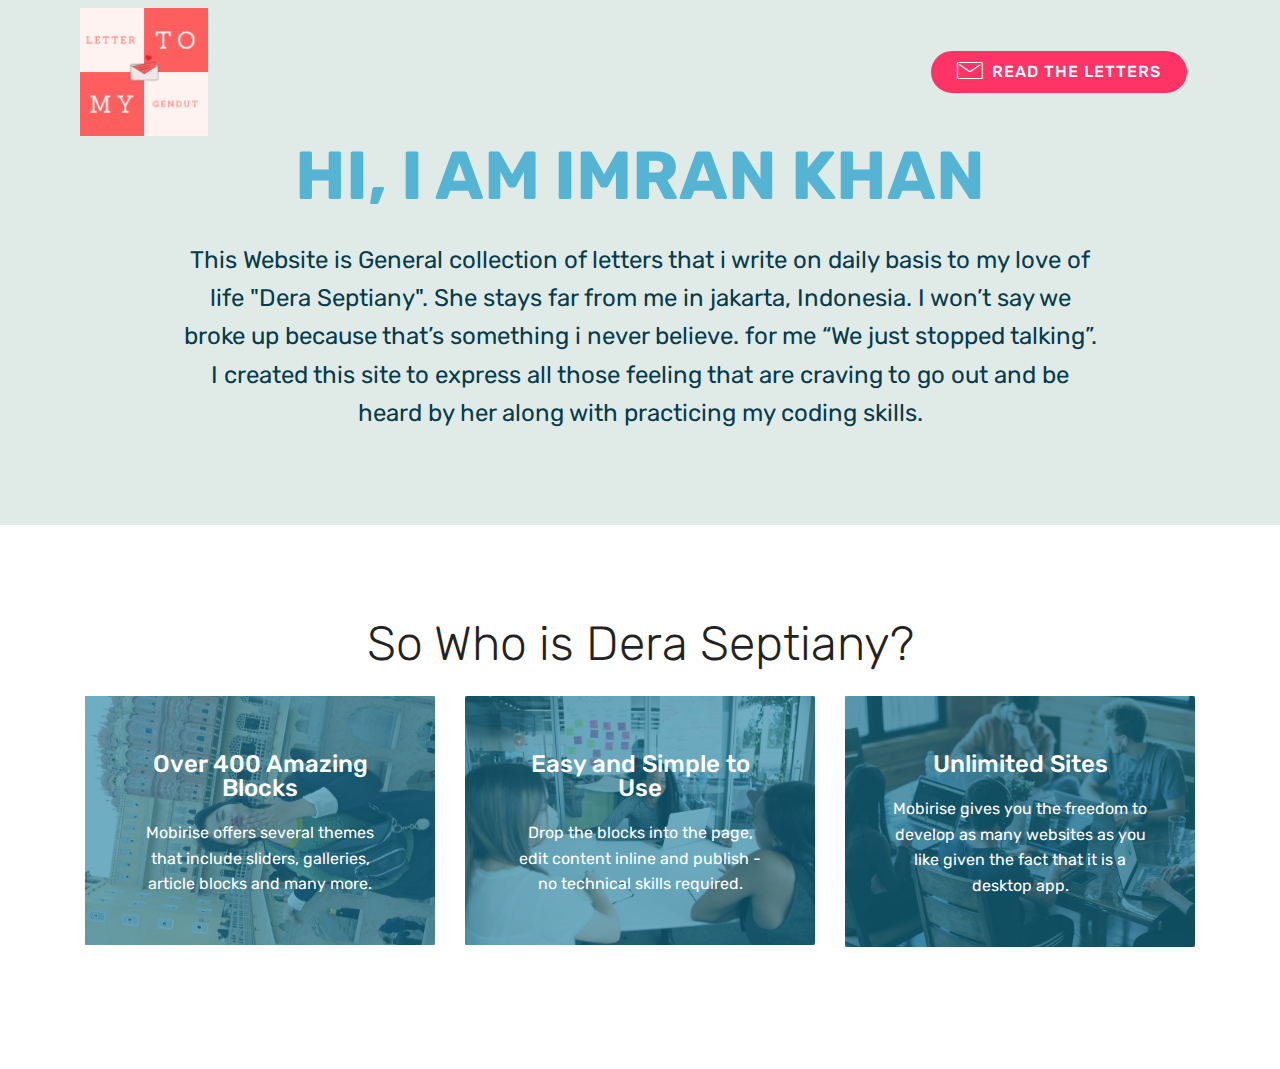
==== index.html @ 0a66004c "create github pages" ====
<!DOCTYPE html>
<html  >
<head>
  <!-- Site made with Mobirise Website Builder v4.12.0, https://mobirise.com -->
  <meta charset="UTF-8">
  <meta http-equiv="X-UA-Compatible" content="IE=edge">
  <meta name="generator" content="Mobirise v4.12.0, mobirise.com">
  <meta name="viewport" content="width=device-width, initial-scale=1, minimum-scale=1">
  <link rel="shortcut icon" href="assets/images/logo-122x122.png" type="image/x-icon">
  <meta name="description" content="">
  
  <title>Home</title>
  <link rel="stylesheet" href="assets/web/assets/mobirise-icons/mobirise-icons.css">
  <link rel="stylesheet" href="assets/bootstrap/css/bootstrap.min.css">
  <link rel="stylesheet" href="assets/bootstrap/css/bootstrap-grid.min.css">
  <link rel="stylesheet" href="assets/bootstrap/css/bootstrap-reboot.min.css">
  <link rel="stylesheet" href="assets/tether/tether.min.css">
  <link rel="stylesheet" href="assets/dropdown/css/style.css">
  <link rel="stylesheet" href="assets/theme/css/style.css">
  <link rel="preload" as="style" href="assets/mobirise/css/mbr-additional.css"><link rel="stylesheet" href="assets/mobirise/css/mbr-additional.css" type="text/css">
  
  
  
</head>
<body>
  <section class="menu cid-rPknILA8sT" once="menu" id="menu2-4">

    

    <nav class="navbar navbar-expand beta-menu navbar-dropdown align-items-center navbar-fixed-top navbar-toggleable-sm">
        <button class="navbar-toggler navbar-toggler-right" type="button" data-toggle="collapse" data-target="#navbarSupportedContent" aria-controls="navbarSupportedContent" aria-expanded="false" aria-label="Toggle navigation">
            <div class="hamburger">
                <span></span>
                <span></span>
                <span></span>
                <span></span>
            </div>
        </button>
        <div class="menu-logo">
            <div class="navbar-brand">
                <span class="navbar-logo">
                    <a href="https://lettertomygendut.github.io/DeraSeptiany/">
                        <img src="assets/images/logo-122x122.png" alt="Mobirise" title="" style="height: 8rem;">
                    </a>
                </span>
                
            </div>
        </div>
        <div class="collapse navbar-collapse" id="navbarSupportedContent">
            
            <div class="navbar-buttons mbr-section-btn"><a class="btn btn-sm btn-secondary display-4" href="https://lettertomygendut.github.io/DeraSeptiany/"><span class="mbri-letter mbr-iconfont mbr-iconfont-btn"></span>
                    READ THE LETTERS</a></div>
        </div>
    </nav>
</section>

<section class="engine"><a href="https://mobirise.info/o">free portfolio site templates</a></section><section class="header1 cid-rPkoZAPn7x" id="header16-5">

    

    

    <div class="container">
        <div class="row justify-content-md-center">
            <div class="col-md-10 align-center">
                <h1 class="mbr-section-title mbr-bold pb-3 mbr-fonts-style display-1">
                    HI, I AM IMRAN KHAN</h1>
                
                <p class="mbr-text pb-3 mbr-fonts-style display-5">
                    This Website is General collection of letters that i write on daily basis to my love of life "Dera Septiany". She stays far from me in jakarta, Indonesia. I won’t say we broke up because that’s something i never believe. for me “We just stopped talking”. I created this site to express all those feeling that are craving to go out and be heard by her along with practicing my coding skills.
                </p>
                
            </div>
        </div>
    </div>

</section>

<section class="features13 cid-rPkqTDMmry" id="features13-6">

    

    
    <div class="container">
        <h2 class="mbr-section-title pb-3 mbr-fonts-style align-center display-2">
            So Who is Dera Septiany?</h2>

        <div class="media-container-row">
            <div class="card col-12 col-md-6 align-center col-lg-4">
                <div class="card-wrap">
                    <div class="card-img">
                        <img src="assets/images/20190302-153549-700x525.jpg" alt="Mobirise" title="">
                    </div>
                    <div class="card-box p-5">
                        <h4 class="card-title py-2 mbr-fonts-style align-center mbr-white display-5">
                            Over 400 Amazing Blocks
                        </h4>
                        <p class="mbr-text mbr-fonts-style mbr-white display-7">
                            Mobirise offers several themes that include sliders, galleries, article blocks and many more.
                        </p>
                    </div>
                </div>
            </div>
            <div class="card col-12 col-md-6 align-center col-lg-4">
                <div class="card-wrap">
                    <div class="card-img">
                        <img src="assets/images/background2.jpg" alt="Mobirise">
                    </div>
                    <div class="card-box p-5">
                        <h4 class="card-title py-2 mbr-fonts-style align-center mbr-white display-5">
                            Easy and Simple to Use
                        </h4>
                        <p class="mbr-text mbr-fonts-style mbr-white display-7">
                            Drop the blocks into the page, edit content inline and publish - no technical skills required.
                        </p>
                    </div>
                </div>
            </div>
            <div class="card col-12 col-md-6 align-center col-lg-4">
                <div class="card-wrap">
                    <div class="card-img">
                        <img src="assets/images/background4.jpg" alt="Mobirise">
                    </div>
                    <div class="card-box p-5">
                        <h4 class="card-title py-2 mbr-fonts-style align-center mbr-white display-5">
                            Unlimited Sites
                        </h4>
                        <p class="mbr-text mbr-fonts-style mbr-white display-7">
                            Mobirise gives you the freedom to develop as many websites as you like given the fact that it is a desktop app.
                        </p>
                    </div>
                </div>
            </div>    
        </div>
    </div>
</section>


  <script src="assets/web/assets/jquery/jquery.min.js"></script>
  <script src="assets/popper/popper.min.js"></script>
  <script src="assets/bootstrap/js/bootstrap.min.js"></script>
  <script src="assets/tether/tether.min.js"></script>
  <script src="assets/smoothscroll/smooth-scroll.js"></script>
  <script src="assets/dropdown/js/nav-dropdown.js"></script>
  <script src="assets/dropdown/js/navbar-dropdown.js"></script>
  <script src="assets/touchswipe/jquery.touch-swipe.min.js"></script>
  <script src="assets/theme/js/script.js"></script>
  
  
</body>
</html>
---- assets/web/assets/mobirise-icons/mobirise-icons.css ----
@font-face {
  font-family: 'MobiriseIcons';
  src:  url('mobirise-icons.eot?spat4u');
  src:  url('mobirise-icons.eot?spat4u#iefix') format('embedded-opentype'),
    url('mobirise-icons.ttf?spat4u') format('truetype'),
    url('mobirise-icons.woff?spat4u') format('woff'),
    url('mobirise-icons.svg?spat4u#MobiriseIcons') format('svg');
  font-weight: normal;
  font-style: normal;
  font-display: swap;
}

[class^="mbri-"], [class*=" mbri-"] {
  /* use !important to prevent issues with browser extensions that change fonts */
  font-family: MobiriseIcons !important;
  speak: none;
  font-style: normal;
  font-weight: normal;
  font-variant: normal;
  text-transform: none;
  line-height: 1;

  /* Better Font Rendering =========== */
  -webkit-font-smoothing: antialiased;
  -moz-osx-font-smoothing: grayscale;
}

.mbri-add-submenu:before {
  content: "\e900";
}
.mbri-alert:before {
  content: "\e901";
}
.mbri-align-center:before {
  content: "\e902";
}
.mbri-align-justify:before {
  content: "\e903";
}
.mbri-align-left:before {
  content: "\e904";
}
.mbri-align-right:before {
  content: "\e905";
}
.mbri-android:before {
  content: "\e906";
}
.mbri-apple:before {
  content: "\e907";
}
.mbri-arrow-down:before {
  content: "\e908";
}
.mbri-arrow-next:before {
  content: "\e909";
}
.mbri-arrow-prev:before {
  content: "\e90a";
}
.mbri-arrow-up:before {
  content: "\e90b";
}
.mbri-bold:before {
  content: "\e90c";
}
.mbri-bookmark:before {
  content: "\e90d";
}
.mbri-bootstrap:before {
  content: "\e90e";
}
.mbri-briefcase:before {
  content: "\e90f";
}
.mbri-browse:before {
  content: "\e910";
}
.mbri-bulleted-list:before {
  content: "\e911";
}
.mbri-calendar:before {
  content: "\e912";
}
.mbri-camera:before {
  content: "\e913";
}
.mbri-cart-add:before {
  content: "\e914";
}
.mbri-cart-full:before {
  content: "\e915";
}
.mbri-cash:before {
  content: "\e916";
}
.mbri-change-style:before {
  content: "\e917";
}
.mbri-chat:before {
  content: "\e918";
}
.mbri-clock:before {
  content: "\e919";
}
.mbri-close:before {
  content: "\e91a";
}
.mbri-cloud:before {
  content: "\e91b";
}
.mbri-code:before {
  content: "\e91c";
}
.mbri-contact-form:before {
  content: "\e91d";
}
.mbri-credit-card:before {
  content: "\e91e";
}
.mbri-cursor-click:before {
  content: "\e91f";
}
.mbri-cust-feedback:before {
  content: "\e920";
}
.mbri-database:before {
  content: "\e921";
}
.mbri-delivery:before {
  content: "\e922";
}
.mbri-desktop:before {
  content: "\e923";
}
.mbri-devices:before {
  content: "\e924";
}
.mbri-down:before {
  content: "\e925";
}
.mbri-download:before {
  content: "\e989";
}
.mbri-drag-n-drop:before {
  content: "\e927";
}
.mbri-drag-n-drop2:before {
  content: "\e928";
}
.mbri-edit:before {
  content: "\e929";
}
.mbri-edit2:before {
  content: "\e92a";
}
.mbri-error:before {
  content: "\e92b";
}
.mbri-extension:before {
  content: "\e92c";
}
.mbri-features:before {
  content: "\e92d";
}
.mbri-file:before {
  content: "\e92e";
}
.mbri-flag:before {
  content: "\e92f";
}
.mbri-folder:before {
  content: "\e930";
}
.mbri-gift:before {
  content: "\e931";
}
.mbri-github:before {
  content: "\e932";
}
.mbri-globe:before {
  content: "\e933";
}
.mbri-globe-2:before {
  content: "\e934";
}
.mbri-growing-chart:before {
  content: "\e935";
}
.mbri-hearth:before {
  content: "\e936";
}
.mbri-help:before {
  content: "\e937";
}
.mbri-home:before {
  content: "\e938";
}
.mbri-hot-cup:before {
  content: "\e939";
}
.mbri-idea:before {
  content: "\e93a";
}
.mbri-image-gallery:before {
  content: "\e93b";
}
.mbri-image-slider:before {
  content: "\e93c";
}
.mbri-info:before {
  content: "\e93d";
}
.mbri-italic:before {
  content: "\e93e";
}
.mbri-key:before {
  content: "\e93f";
}
.mbri-laptop:before {
  content: "\e940";
}
.mbri-layers:before {
  content: "\e941";
}
.mbri-left-right:before {
  content: "\e942";
}
.mbri-left:before {
  content: "\e943";
}
.mbri-letter:before {
  content: "\e944";
}
.mbri-like:before {
  content: "\e945";
}
.mbri-link:before {
  content: "\e946";
}
.mbri-lock:before {
  content: "\e947";
}
.mbri-login:before {
  content: "\e948";
}
.mbri-logout:before {
  content: "\e949";
}
.mbri-magic-stick:before {
  content: "\e94a";
}
.mbri-map-pin:before {
  content: "\e94b";
}
.mbri-menu:before {
  content: "\e94c";
}
.mbri-mobile:before {
  content: "\e94d";
}
.mbri-mobile2:before {
  content: "\e94e";
}
.mbri-mobirise:before {
  content: "\e94f";
}
.mbri-more-horizontal:before {
  content: "\e950";
}
.mbri-more-vertical:before {
  content: "\e951";
}
.mbri-music:before {
  content: "\e952";
}
.mbri-new-file:before {
  content: "\e953";
}
.mbri-numbered-list:before {
  content: "\e954";
}
.mbri-opened-folder:before {
  content: "\e955";
}
.mbri-pages:before {
  content: "\e956";
}
.mbri-paper-plane:before {
  content: "\e957";
}
.mbri-paperclip:before {
  content: "\e958";
}
.mbri-photo:before {
  content: "\e959";
}
.mbri-photos:before {
  content: "\e95a";
}
.mbri-pin:before {
  content: "\e95b";
}
.mbri-play:before {
  content: "\e95c";
}
.mbri-plus:before {
  content: "\e95d";
}
.mbri-preview:before {
  content: "\e95e";
}
.mbri-print:before {
  content: "\e95f";
}
.mbri-protect:before {
  content: "\e960";
}
.mbri-question:before {
  content: "\e961";
}
.mbri-quote-left:before {
  content: "\e962";
}
.mbri-quote-right:before {
  content: "\e963";
}
.mbri-refresh:before {
  content: "\e964";
}
.mbri-responsive:before {
  content: "\e965";
}
.mbri-right:before {
  content: "\e966";
}
.mbri-rocket:before {
  content: "\e967";
}
.mbri-sad-face:before {
  content: "\e968";
}
.mbri-sale:before {
  content: "\e969";
}
.mbri-save:before {
  content: "\e96a";
}
.mbri-search:before {
  content: "\e96b";
}
.mbri-setting:before {
  content: "\e96c";
}
.mbri-setting2:before {
  content: "\e96d";
}
.mbri-setting3:before {
  content: "\e96e";
}
.mbri-share:before {
  content: "\e96f";
}
.mbri-shopping-bag:before {
  content: "\e970";
}
.mbri-shopping-basket:before {
  content: "\e971";
}
.mbri-shopping-cart:before {
  content: "\e972";
}
.mbri-sites:before {
  content: "\e973";
}
.mbri-smile-face:before {
  content: "\e974";
}
.mbri-speed:before {
  content: "\e975";
}
.mbri-star:before {
  content: "\e976";
}
.mbri-success:before {
  content: "\e977";
}
.mbri-sun:before {
  content: "\e978";
}
.mbri-sun2:before {
  content: "\e979";
}
.mbri-tablet:before {
  content: "\e97a";
}
.mbri-tablet-vertical:before {
  content: "\e97b";
}
.mbri-target:before {
  content: "\e97c";
}
.mbri-timer:before {
  content: "\e97d";
}
.mbri-to-ftp:before {
  content: "\e97e";
}
.mbri-to-local-drive:before {
  content: "\e97f";
}
.mbri-touch-swipe:before {
  content: "\e980";
}
.mbri-touch:before {
  content: "\e981";
}
.mbri-trash:before {
  content: "\e982";
}
.mbri-underline:before {
  content: "\e983";
}
.mbri-unlink:before {
  content: "\e984";
}
.mbri-unlock:before {
  content: "\e985";
}
.mbri-up-down:before {
  content: "\e986";
}
.mbri-up:before {
  content: "\e987";
}
.mbri-update:before {
  content: "\e988";
}
.mbri-upload:before {
 content: "\e926"; 
}
.mbri-user:before {
  content: "\e98a";
}
.mbri-user2:before {
  content: "\e98b";
}
.mbri-users:before {
  content: "\e98c";
}
.mbri-video:before {
  content: "\e98d";
}
.mbri-video-play:before {
  content: "\e98e";
}
.mbri-watch:before {
  content: "\e98f";
}
.mbri-website-theme:before {
  content: "\e990";
}
.mbri-wifi:before {
  content: "\e991";
}
.mbri-windows:before {
  content: "\e992";
}
.mbri-zoom-out:before {
  content: "\e993";
}
.mbri-redo:before {
  content: "\e994";
}
.mbri-undo:before {
  content: "\e995";
}
---- assets/dropdown/css/style.css ----
.navbar-dropdown {
  left: 0;
  padding: 0;
  position: absolute;
  right: 0;
  top: 0;
  transition: all 0.45s ease;
  z-index: 1030;
  background: #282828; }
  .navbar-dropdown .navbar-logo {
    margin-right: 0.8rem;
    transition: margin 0.3s ease-in-out;
    vertical-align: middle; }
    .navbar-dropdown .navbar-logo img {
      height: 3.125rem;
      transition: all 0.3s ease-in-out; }
    .navbar-dropdown .navbar-logo.mbr-iconfont {
      font-size: 3.125rem;
      line-height: 3.125rem; }
  .navbar-dropdown .navbar-caption {
    font-weight: 700;
    white-space: normal;
    vertical-align: -4px;
    line-height: 3.125rem !important; }
    .navbar-dropdown .navbar-caption, .navbar-dropdown .navbar-caption:hover {
      color: inherit;
      text-decoration: none; }
  .navbar-dropdown .mbr-iconfont + .navbar-caption {
    vertical-align: -1px; }
  .navbar-dropdown.navbar-fixed-top {
    position: fixed; }
  .navbar-dropdown .navbar-brand span {
    vertical-align: -4px; }
  .navbar-dropdown.bg-color.transparent {
    background: none; }
  .navbar-dropdown.navbar-short .navbar-brand {
    padding: 0.625rem 0; }
    .navbar-dropdown.navbar-short .navbar-brand span {
      vertical-align: -1px; }
  .navbar-dropdown.navbar-short .navbar-caption {
    line-height: 2.375rem !important;
    vertical-align: -2px; }
  .navbar-dropdown.navbar-short .navbar-logo {
    margin-right: 0.5rem; }
    .navbar-dropdown.navbar-short .navbar-logo img {
      height: 2.375rem; }
    .navbar-dropdown.navbar-short .navbar-logo.mbr-iconfont {
      font-size: 2.375rem;
      line-height: 2.375rem; }
  .navbar-dropdown.navbar-short .mbr-table-cell {
    height: 3.625rem; }
  .navbar-dropdown .navbar-close {
    left: 0.6875rem;
    position: fixed;
    top: 0.75rem;
    z-index: 1000; }
  .navbar-dropdown .hamburger-icon {
    content: "";
    display: inline-block;
    vertical-align: middle;
    width: 16px;
    -webkit-box-shadow: 0 -6px 0 1px #282828,0 0 0 1px #282828,0 6px 0 1px #282828;
    -moz-box-shadow: 0 -6px 0 1px #282828,0 0 0 1px #282828,0 6px 0 1px #282828;
    box-shadow: 0 -6px 0 1px #282828,0 0 0 1px #282828,0 6px 0 1px #282828; }

.dropdown-menu .dropdown-toggle[data-toggle="dropdown-submenu"]::after {
  border-bottom: 0.35em solid transparent;
  border-left: 0.35em solid;
  border-right: 0;
  border-top: 0.35em solid transparent;
  margin-left: 0.3rem; }

.dropdown-menu .dropdown-item:focus {
  outline: 0; }

.nav-dropdown {
  font-size: 0.75rem;
  font-weight: 500;
  height: auto !important; }
  .nav-dropdown .nav-btn {
    padding-left: 1rem; }
  .nav-dropdown .link {
    margin: .667em 1.667em;
    font-weight: 500;
    padding: 0;
    transition: color .2s ease-in-out; }
    .nav-dropdown .link.dropdown-toggle {
      margin-right: 2.583em; }
      .nav-dropdown .link.dropdown-toggle::after {
        margin-left: .25rem;
        border-top: 0.35em solid;
        border-right: 0.35em solid transparent;
        border-left: 0.35em solid transparent;
        border-bottom: 0; }
      .nav-dropdown .link.dropdown-toggle[aria-expanded="true"] {
        margin: 0;
        padding: 0.667em 3.263em  0.667em 1.667em; }
  .nav-dropdown .link::after,
  .nav-dropdown .dropdown-item::after {
    color: inherit; }
  .nav-dropdown .btn {
    font-size: 0.75rem;
    font-weight: 700;
    letter-spacing: 0;
    margin-bottom: 0;
    padding-left: 1.25rem;
    padding-right: 1.25rem; }
  .nav-dropdown .dropdown-menu {
    border-radius: 0;
    border: 0;
    left: 0;
    margin: 0;
    padding-bottom: 1.25rem;
    padding-top: 1.25rem;
    position: relative; }
  .nav-dropdown .dropdown-submenu {
    margin-left: 0.125rem;
    top: 0; }
  .nav-dropdown .dropdown-item {
    font-weight: 500;
    line-height: 2;
    padding: 0.3846em 4.615em 0.3846em 1.5385em;
    position: relative;
    transition: color .2s ease-in-out, background-color .2s ease-in-out; }
    .nav-dropdown .dropdown-item::after {
      margin-top: -0.3077em;
      position: absolute;
      right: 1.1538em;
      top: 50%; }
    .nav-dropdown .dropdown-item:focus, .nav-dropdown .dropdown-item:hover {
      background: none; }

@media (max-width: 767px) {
  .nav-dropdown.navbar-toggleable-sm {
    bottom: 0;
    display: none;
    left: 0;
    overflow-x: hidden;
    position: fixed;
    top: 0;
    transform: translateX(-100%);
    -ms-transform: translateX(-100%);
    -webkit-transform: translateX(-100%);
    width: 18.75rem;
    z-index: 999; } }
.nav-dropdown.navbar-toggleable-xl {
  bottom: 0;
  display: none;
  left: 0;
  overflow-x: hidden;
  position: fixed;
  top: 0;
  transform: translateX(-100%);
  -ms-transform: translateX(-100%);
  -webkit-transform: translateX(-100%);
  width: 18.75rem;
  z-index: 999; }

.nav-dropdown-sm {
  display: block !important;
  overflow-x: hidden;
  overflow: auto;
  padding-top: 3.875rem; }
  .nav-dropdown-sm::after {
    content: "";
    display: block;
    height: 3rem;
    width: 100%; }
  .nav-dropdown-sm.collapse.in ~ .navbar-close {
    display: block !important; }
  .nav-dropdown-sm.collapsing, .nav-dropdown-sm.collapse.in {
    transform: translateX(0);
    -ms-transform: translateX(0);
    -webkit-transform: translateX(0);
    transition: all 0.25s ease-out;
    -webkit-transition: all 0.25s ease-out;
    background: #282828; }
  .nav-dropdown-sm.collapsing[aria-expanded="false"] {
    transform: translateX(-100%);
    -ms-transform: translateX(-100%);
    -webkit-transform: translateX(-100%); }
  .nav-dropdown-sm .nav-item {
    display: block;
    margin-left: 0 !important;
    padding-left: 0; }
  .nav-dropdown-sm .link,
  .nav-dropdown-sm .dropdown-item {
    border-top: 1px dotted rgba(255, 255, 255, 0.1);
    font-size: 0.8125rem;
    line-height: 1.6;
    margin: 0 !important;
    padding: 0.875rem 2.4rem 0.875rem 1.5625rem !important;
    position: relative;
    white-space: normal; }
    .nav-dropdown-sm .link:focus, .nav-dropdown-sm .link:hover,
    .nav-dropdown-sm .dropdown-item:focus,
    .nav-dropdown-sm .dropdown-item:hover {
      background: rgba(0, 0, 0, 0.2) !important;
      color: #c0a375; }
  .nav-dropdown-sm .nav-btn {
    position: relative;
    padding: 1.5625rem 1.5625rem 0 1.5625rem; }
    .nav-dropdown-sm .nav-btn::before {
      border-top: 1px dotted rgba(255, 255, 255, 0.1);
      content: "";
      left: 0;
      position: absolute;
      top: 0;
      width: 100%; }
    .nav-dropdown-sm .nav-btn + .nav-btn {
      padding-top: 0.625rem; }
      .nav-dropdown-sm .nav-btn + .nav-btn::before {
        display: none; }
  .nav-dropdown-sm .btn {
    padding: 0.625rem 0; }
  .nav-dropdown-sm .dropdown-toggle[data-toggle="dropdown-submenu"]::after {
    margin-left: .25rem;
    border-top: 0.35em solid;
    border-right: 0.35em solid transparent;
    border-left: 0.35em solid transparent;
    border-bottom: 0; }
  .nav-dropdown-sm .dropdown-toggle[data-toggle="dropdown-submenu"][aria-expanded="true"]::after {
    border-top: 0;
    border-right: 0.35em solid transparent;
    border-left: 0.35em solid transparent;
    border-bottom: 0.35em solid; }
  .nav-dropdown-sm .dropdown-menu {
    margin: 0;
    padding: 0;
    position: relative;
    top: 0;
    left: 0;
    width: 100%;
    border: 0;
    float: none;
    border-radius: 0;
    background: none; }
  .nav-dropdown-sm .dropdown-submenu {
    left: 100%;
    margin-left: 0.125rem;
    margin-top: -1.25rem;
    top: 0; }

.navbar-toggleable-sm .nav-dropdown .dropdown-menu {
  position: absolute; }

.navbar-toggleable-sm .nav-dropdown .dropdown-submenu {
  left: 100%;
  margin-left: 0.125rem;
  margin-top: -1.25rem;
  top: 0; }

.navbar-toggleable-sm.opened .nav-dropdown .dropdown-menu {
  position: relative; }

.navbar-toggleable-sm.opened .nav-dropdown .dropdown-submenu {
  left: 0;
  margin-left: 00rem;
  margin-top: 0rem;
  top: 0; }

.is-builder .nav-dropdown.collapsing {
  transition: none !important; }

/*# sourceMappingURL=style.css.map */
---- assets/theme/css/style.css ----
/*!
 * Mobirise v4 theme (https://mobirise.com/)
 * Copyright 2017 Mobirise
 */
section {
  background-color: #eeeeee; }

body {
  font-style: normal;
  line-height: 1.5; }

section,
.container,
.container-fluid {
  position: relative;
  word-wrap: break-word; }

a.mbr-iconfont:hover {
  text-decoration: none; }

.article .lead p,
.article .lead ul,
.article .lead ol,
.article .lead pre,
.article .lead blockquote {
  margin-bottom: 0; }

ul,
ol,
pre,
blockquote {
  margin-bottom: 2.3125rem; }

pre {
  background: #f4f4f4;
  padding: 10px 24px;
  white-space: pre-wrap; }

.inactive {
  -webkit-user-select: none;
  -moz-user-select: none;
  -ms-user-select: none;
  user-select: none;
  pointer-events: none;
  -webkit-user-drag: none;
  user-drag: none; }

.mbr-section__comments .row {
  justify-content: center;
  -webkit-justify-content: center; }

a {
  font-style: normal;
  font-weight: 400;
  cursor: pointer; }
  a, a:hover {
    text-decoration: none; }

figure {
  margin-bottom: 0; }

body {
  color: #232323; }

h1,
h2,
h3,
h4,
h5,
h6,
.h1,
.h2,
.h3,
.h4,
.h5,
.h6,
.display-1,
.display-2,
.display-3,
.display-4 {
  line-height: 1;
  word-break: break-word;
  word-wrap: break-word; }

.mbr-section-title {
  font-style: normal;
  line-height: 1.2; }

.mbr-section-subtitle {
  line-height: 1.3; }

.mbr-text {
  font-style: normal;
  line-height: 1.6; }

b,
strong {
  font-weight: bold; }

blockquote {
  padding: 10px 0 10px 20px;
  position: relative;
  border-left: 2px solid;
  border-color: #ff3366; }

input:-webkit-autofill, input:-webkit-autofill:hover, input:-webkit-autofill:focus, input:-webkit-autofill:active {
  transition-delay: 9999s;
  transition-property: background-color, color; }

textarea[type='hidden'] {
  display: none; }

body {
  position: relative; }

section {
  background-position: 50% 50%;
  background-repeat: no-repeat;
  background-size: cover; }
  section .mbr-background-video,
  section .mbr-background-video-preview {
    position: absolute;
    bottom: 0;
    left: 0;
    right: 0;
    top: 0; }

.hidden {
  visibility: hidden; }

.mbr-z-index20 {
  z-index: 20; }

/*! Base colors */
.mbr-white {
  color: #ffffff; }

.mbr-black {
  color: #000000; }

.mbr-bg-white {
  background-color: #ffffff; }

.mbr-bg-black {
  background-color: #000000; }

/*! Text-aligns */
.align-left {
  text-align: left; }

.align-center {
  text-align: center; }

.align-right {
  text-align: right; }

@media (max-width: 767px) {
  .align-left,
  .align-center,
  .align-right,
  .mbr-section-btn,
  .mbr-section-title {
    text-align: center; } }
/*! Font-weight  */
.mbr-light {
  font-weight: 300; }

.mbr-regular {
  font-weight: 400; }

.mbr-semibold {
  font-weight: 500; }

.mbr-bold {
  font-weight: 700; }

/*! Media  */
.media-size-item {
  -webkit-flex: 1 1 auto;
  -moz-flex: 1 1 auto;
  -ms-flex: 1 1 auto;
  -o-flex: 1 1 auto;
  flex: 1 1 auto; }

.media-content {
  -webkit-flex-basis: 100%;
  flex-basis: 100%; }

.media-container-row {
  display: -ms-flexbox;
  display: -webkit-flex;
  display: flex;
  -webkit-flex-direction: row;
  -ms-flex-direction: row;
  flex-direction: row;
  -webkit-flex-wrap: wrap;
  -ms-flex-wrap: wrap;
  flex-wrap: wrap;
  -webkit-justify-content: center;
  -ms-flex-pack: center;
  justify-content: center;
  -webkit-align-content: center;
  -ms-flex-line-pack: center;
  align-content: center;
  -webkit-align-items: start;
  -ms-flex-align: start;
  align-items: start; }
  .media-container-row .media-size-item {
    width: 400px; }

.media-container-column {
  display: -ms-flexbox;
  display: -webkit-flex;
  display: flex;
  -webkit-flex-direction: column;
  -ms-flex-direction: column;
  flex-direction: column;
  -webkit-flex-wrap: wrap;
  -ms-flex-wrap: wrap;
  flex-wrap: wrap;
  -webkit-justify-content: center;
  -ms-flex-pack: center;
  justify-content: center;
  -webkit-align-content: center;
  -ms-flex-line-pack: center;
  align-content: center;
  -webkit-align-items: stretch;
  -ms-flex-align: stretch;
  align-items: stretch; }
  .media-container-column > * {
    width: 100%; }

@media (min-width: 992px) {
  .media-container-row {
    -webkit-flex-wrap: nowrap;
    -ms-flex-wrap: nowrap;
    flex-wrap: nowrap; } }
figure {
  overflow: hidden; }

figure[mbr-media-size] {
  transition: width 0.1s; }

.mbr-figure img,
.mbr-figure iframe {
  display: block;
  width: 100%; }

.card {
  background-color: transparent;
  border: none; }

.card-box {
  width: 100%; }

.card-img {
  text-align: center;
  flex-shrink: 0;
  -webkit-flex-shrink: 0; }

.media {
  max-width: 100%;
  margin: 0 auto; }

.mbr-figure {
  -ms-flex-item-align: center;
  -ms-grid-row-align: center;
  -webkit-align-self: center;
  align-self: center; }

.media-container > div {
  max-width: 100%; }

.mbr-figure img,
.card-img img {
  width: 100%; }

@media (max-width: 991px) {
  .media-size-item {
    width: auto !important; }

  .media {
    width: auto; }

  .mbr-figure {
    width: 100% !important; } }
/*! Buttons */
.btn {
  font-weight: 500;
  border-width: 2px;
  font-style: normal;
  letter-spacing: 1px;
  margin: .4rem .8rem;
  white-space: normal;
  -webkit-transition: all .3s ease-in-out;
  -moz-transition: all .3s ease-in-out;
  transition: all .3s ease-in-out;
  display: inline-flex;
  align-items: center;
  justify-content: center;
  word-break: break-word;
  -webkit-align-items: center;
  -webkit-justify-content: center;
  display: -webkit-inline-flex; }

.btn-sm {
  font-weight: 500;
  letter-spacing: 1px;
  -webkit-transition: all .3s ease-in-out;
  -moz-transition: all .3s ease-in-out;
  transition: all .3s ease-in-out; }

.btn-md {
  font-weight: 500;
  letter-spacing: 1px;
  margin: .4rem .8rem !important;
  -webkit-transition: all .3s ease-in-out;
  -moz-transition: all .3s ease-in-out;
  transition: all .3s ease-in-out; }

.btn-lg {
  font-weight: 500;
  letter-spacing: 1px;
  margin: .4rem .8rem !important;
  -webkit-transition: all .3s ease-in-out;
  -moz-transition: all .3s ease-in-out;
  transition: all .3s ease-in-out; }

.mbr-section-btn {
  margin-left: -0.25rem;
  margin-right: -0.25rem;
  font-size: 0; }

nav .mbr-section-btn {
  margin-left: 0rem;
  margin-right: 0rem; }

.btn-form {
  border-radius: 0; }
  .btn-form:hover {
    cursor: pointer; }

/*! Btn icon margin */
.btn .mbr-iconfont,
.btn.btn-sm .mbr-iconfont {
  cursor: pointer;
  margin-right: 0.5rem; }

.btn.btn-md .mbr-iconfont,
.btn.btn-md .mbr-iconfont {
  margin-right: 0.8rem; }

.mbr-regular {
  font-weight: 400; }

.mbr-semibold {
  font-weight: 500; }

.mbr-bold {
  font-weight: 700; }

[type='submit'] {
  -webkit-appearance: none; }

/*! Full-screen */
.mbr-fullscreen .mbr-overlay {
  min-height: 100vh; }

.mbr-fullscreen {
  display: flex;
  display: -webkit-flex;
  display: -moz-flex;
  display: -ms-flex;
  display: -o-flex;
  align-items: center;
  -webkit-align-items: center;
  min-height: 100vh;
  padding-top: 3rem;
  padding-bottom: 3rem; }

/*! Map */
.map {
  height: 25rem;
  position: relative; }
  .map iframe {
    width: 100%;
    height: 100%; }

.mbr-overlay {
  background-color: #000;
  bottom: 0;
  left: 0;
  opacity: .5;
  position: absolute;
  right: 0;
  top: 0;
  z-index: 0;
  pointer-events: none; }

/* Form */
blockquote {
  font-style: italic;
  padding: 10px 0 10px 20px;
  font-size: 1.09rem;
  position: relative;
  border-width: 3px; }

.form-control {
  background-color: #f5f5f5;
  box-shadow: none;
  color: #565656;
  line-height: 1.43;
  min-height: 3.5em;
  padding: 1.07em .5em; }
  .form-control, .form-control:focus {
    border: 1px solid #e8e8e8; }
  .form-active .form-control:invalid {
    border-color: red; }

.form-control-label {
  position: relative;
  cursor: pointer;
  margin-bottom: .357em;
  padding: 0; }

.alert {
  color: #ffffff;
  border-radius: 0;
  border: 0;
  font-size: .875rem;
  line-height: 1.5;
  margin-bottom: 1.875rem;
  padding: 1.25rem;
  position: relative; }
  .alert.alert-form::after {
    background-color: inherit;
    bottom: -7px;
    content: "";
    display: block;
    height: 14px;
    left: 50%;
    margin-left: -7px;
    position: absolute;
    transform: rotate(45deg);
    width: 14px;
    -webkit-transform: rotate(45deg); }

.form-asterisk {
  font-family: initial;
  position: absolute;
  top: -2px;
  font-weight: normal; }

/*! Scroll to top arrow */
#scrollToTop a i:before {
  content: '';
  position: absolute;
  height: 40%;
  top: 25%;
  background: #fff;
  width: 2px;
  left: calc(50% - 1px); }
#scrollToTop a i:after {
  content: '';
  position: absolute;
  display: block;
  border-top: 2px solid #fff;
  border-right: 2px solid #fff;
  width: 40%;
  height: 40%;
  left: 30%;
  bottom: 30%;
  transform: rotate(135deg);
  -webkit-transform: rotate(135deg); }

.mbr-arrow-up {
  bottom: 25px;
  right: 90px;
  position: fixed;
  text-align: right;
  z-index: 5000;
  color: #ffffff;
  font-size: 32px;
  transform: rotate(180deg);
  -webkit-transform: rotate(180deg); }

.mbr-arrow-up a {
  background: rgba(0, 0, 0, 0.2);
  border-radius: 3px;
  color: #fff;
  display: inline-block;
  height: 60px;
  width: 60px;
  outline-style: none !important;
  position: relative;
  text-decoration: none;
  transition: all 0.3s ease-in-out;
  cursor: pointer;
  text-align: center; }
  .mbr-arrow-up a:hover {
    background-color: rgba(0, 0, 0, 0.4); }
  .mbr-arrow-up a i {
    line-height: 60px; }

.mbr-arrow-up-icon {
  display: block;
  color: #fff; }

.mbr-arrow-up-icon::before {
  content: '\203a';
  display: inline-block;
  font-family: serif;
  font-size: 32px;
  line-height: 1;
  font-style: normal;
  position: relative;
  top: 6px;
  left: -4px;
  -webkit-transform: rotate(-90deg);
  transform: rotate(-90deg); }

/*! Arrow Down */
.mbr-arrow {
  position: absolute;
  bottom: 45px;
  left: 50%;
  width: 60px;
  height: 60px;
  cursor: pointer;
  background-color: rgba(80, 80, 80, 0.5);
  border-radius: 50%;
  -webkit-transform: translateX(-50%);
  transform: translateX(-50%); }
  .mbr-arrow > a {
    display: inline-block;
    text-decoration: none;
    outline-style: none;
    -webkit-animation: arrowdown 1.7s ease-in-out infinite;
    animation: arrowdown 1.7s ease-in-out infinite; }
    .mbr-arrow > a > i {
      position: absolute;
      top: -2px;
      left: 15px;
      font-size: 2rem; }

@keyframes arrowdown {
  0% {
    transform: translateY(0px);
    -webkit-transform: translateY(0px); }
  50% {
    transform: translateY(-5px);
    -webkit-transform: translateY(-5px); }
  100% {
    transform: translateY(0px);
    -webkit-transform: translateY(0px); } }
@-webkit-keyframes arrowdown {
  0% {
    transform: translateY(0px);
    -webkit-transform: translateY(0px); }
  50% {
    transform: translateY(-5px);
    -webkit-transform: translateY(-5px); }
  100% {
    transform: translateY(0px);
    -webkit-transform: translateY(0px); } }
@media (max-width: 500px) {
  .mbr-arrow-up {
    left: 50%;
    right: auto;
    transform: translateX(-50%) rotate(180deg);
    -webkit-transform: translateX(-50%) rotate(180deg); } }
/*Gradients animation*/
@keyframes gradient-animation {
  from {
    background-position: 0% 100%;
    animation-timing-function: ease-in-out; }
  to {
    background-position: 100% 0%;
    animation-timing-function: ease-in-out; } }
@-webkit-keyframes gradient-animation {
  from {
    background-position: 0% 100%;
    animation-timing-function: ease-in-out; }
  to {
    background-position: 100% 0%;
    animation-timing-function: ease-in-out; } }
.bg-gradient {
  background-size: 200% 200%;
  animation: gradient-animation 5s infinite alternate;
  -webkit-animation: gradient-animation 5s infinite alternate; }

.menu .navbar-brand {
  display: -webkit-flex; }
  .menu .navbar-brand span {
    display: flex;
    display: -webkit-flex; }
  .menu .navbar-brand .navbar-caption-wrap {
    display: -webkit-flex; }
  .menu .navbar-brand .navbar-logo img {
    display: -webkit-flex; }
@media (min-width: 768px) and (max-width: 1023px) {
  .menu .navbar-toggleable-sm .navbar-nav {
    display: -webkit-box;
    display: -webkit-flex;
    display: -ms-flexbox; } }
@media (max-width: 1023px) {
  .menu .navbar-collapse {
    max-height: 93.5vh; }
    .menu .navbar-collapse.show {
      overflow: auto; } }
@media (min-width: 1024px) {
  .menu .navbar-nav.nav-dropdown {
    display: -webkit-flex; }
  .menu .navbar-toggleable-sm .navbar-collapse {
    display: -webkit-flex !important; }
  .menu .collapsed .navbar-collapse {
    max-height: 93.5vh; }
    .menu .collapsed .navbar-collapse.show {
      overflow: auto; } }
@media (max-width: 767px) {
  .menu .navbar-collapse {
    max-height: 80vh; } }

/* Others*/
.note-check a[data-value=Rubik] {
  font-style: normal; }

.mbr-arrow a {
  color: #ffffff; }

@media (max-width: 767px) {
  .mbr-arrow {
    display: none; } }
.navbar {
  display: -webkit-flex;
  -webkit-flex-wrap: wrap;
  -webkit-align-items: center;
  -webkit-justify-content: space-between; }

.navbar-collapse {
  -webkit-flex-basis: 100%;
  -webkit-flex-grow: 1;
  -webkit-align-items: center; }

.nav-dropdown .link {
  padding: 0.667em 1.667em !important;
  margin: 0 !important; }

.nav {
  display: -webkit-flex;
  -webkit-flex-wrap: wrap; }

.row {
  display: -webkit-flex;
  -webkit-flex-wrap: wrap; }

.justify-content-center {
  -webkit-justify-content: center; }

.form-inline {
  display: -webkit-flex;
  -webkit-flex-flow: row wrap;
  -webkit-align-items: center; }

.card-wrapper {
  -webkit-flex: 1; }

.carousel-control {
  z-index: 10;
  display: -webkit-flex;
  -webkit-align-items: center;
  -webkit-justify-content: center; }

.carousel-controls {
  display: -webkit-flex; }

.media {
  display: -webkit-flex; }

.form-group:focus {
  outline: none; }

.jq-selectbox__select {
  padding: 1.07em 0.5em;
  position: absolute;
  top: 0;
  left: 0;
  width: 100%; }

.jq-selectbox__dropdown {
  position: absolute;
  top: 100% !important;
  left: 0 !important;
  width: 100% !important; }

.jq-selectbox__trigger-arrow {
  transform: translateY(-50%); }

.jq-selectbox li {
  padding: 1.07em 0.5em; }

input[type='range'] {
  padding-left: 0 !important;
  padding-right: 0 !important; }

.modal-dialog,
.modal-content {
  height: 100%; }

.modal-dialog .carousel-inner {
  height: calc(100vh - 1.75rem); }
  @media (max-width: 575px) {
    .modal-dialog .carousel-inner {
      height: calc(100vh - 1rem); } }

.carousel-item {
  text-align: center; }

.carousel-item img {
  margin: auto; }

.navbar-toggler {
  -webkit-align-self: flex-start;
  -ms-flex-item-align: start;
  align-self: flex-start;
  padding: 0.25rem 0.75rem;
  font-size: 1.25rem;
  line-height: 1;
  background: transparent;
  border: 1px solid transparent;
  -webkit-border-radius: 0.25rem;
  border-radius: 0.25rem; }

.navbar-toggler:focus,
.navbar-toggler:hover {
  text-decoration: none; }

.navbar-toggler-icon {
  display: inline-block;
  width: 1.5em;
  height: 1.5em;
  vertical-align: middle;
  content: '';
  background: no-repeat center center;
  -webkit-background-size: 100% 100%;
  -o-background-size: 100% 100%;
  background-size: 100% 100%; }

.navbar-toggler-left {
  position: absolute;
  left: 1rem; }

.navbar-toggler-right {
  position: absolute;
  right: 1rem; }

@media (max-width: 575px) {
  .navbar-toggleable .navbar-nav .dropdown-menu {
    position: static;
    float: none; }

  .navbar-toggleable > .container {
    padding-right: 0;
    padding-left: 0; } }
@media (min-width: 576px) {
  .navbar-toggleable {
    -webkit-box-orient: horizontal;
    -webkit-box-direction: normal;
    -webkit-flex-direction: row;
    -ms-flex-direction: row;
    flex-direction: row;
    -webkit-flex-wrap: nowrap;
    -ms-flex-wrap: nowrap;
    flex-wrap: nowrap;
    -webkit-box-align: center;
    -webkit-align-items: center;
    -ms-flex-align: center;
    align-items: center; }

  .navbar-toggleable .navbar-nav {
    -webkit-box-orient: horizontal;
    -webkit-box-direction: normal;
    -webkit-flex-direction: row;
    -ms-flex-direction: row;
    flex-direction: row; }

  .navbar-toggleable .navbar-nav .nav-link {
    padding-right: 0.5rem;
    padding-left: 0.5rem; }

  .navbar-toggleable > .container {
    display: -webkit-box;
    display: -webkit-flex;
    display: -ms-flexbox;
    display: flex;
    -webkit-flex-wrap: nowrap;
    -ms-flex-wrap: nowrap;
    flex-wrap: nowrap;
    -webkit-box-align: center;
    -webkit-align-items: center;
    -ms-flex-align: center;
    align-items: center; }

  .navbar-toggleable .navbar-collapse {
    display: -webkit-box !important;
    display: -webkit-flex !important;
    display: -ms-flexbox !important;
    display: flex !important;
    width: 100%; }

  .navbar-toggleable .navbar-toggler {
    display: none; } }
@media (max-width: 767px) {
  .navbar-toggleable-sm .navbar-nav .dropdown-menu {
    position: static;
    float: none; }

  .navbar-toggleable-sm > .container {
    padding-right: 0;
    padding-left: 0; } }
@media (min-width: 768px) {
  .navbar-toggleable-sm {
    -webkit-box-orient: horizontal;
    -webkit-box-direction: normal;
    -webkit-flex-direction: row;
    -ms-flex-direction: row;
    flex-direction: row;
    -webkit-flex-wrap: nowrap;
    -ms-flex-wrap: nowrap;
    flex-wrap: nowrap;
    -webkit-box-align: center;
    -webkit-align-items: center;
    -ms-flex-align: center;
    align-items: center; }

  .navbar-toggleable-sm .navbar-nav {
    -webkit-box-orient: horizontal;
    -webkit-box-direction: normal;
    -webkit-flex-direction: row;
    -ms-flex-direction: row;
    flex-direction: row; }

  .navbar-toggleable-sm .navbar-nav .nav-link {
    padding-right: 0.5rem;
    padding-left: 0.5rem; }

  .navbar-toggleable-sm > .container {
    display: -webkit-box;
    display: -webkit-flex;
    display: -ms-flexbox;
    display: flex;
    -webkit-flex-wrap: nowrap;
    -ms-flex-wrap: nowrap;
    flex-wrap: nowrap;
    -webkit-box-align: center;
    -webkit-align-items: center;
    -ms-flex-align: center;
    align-items: center; }

  .navbar-toggleable-sm .navbar-collapse {
    display: none;
    width: 100%; }

  .navbar-toggleable-sm .navbar-toggler {
    display: none; } }
@media (max-width: 1023px) {
  .navbar-toggleable-md .navbar-nav .dropdown-menu {
    position: static;
    float: none; }

  .navbar-toggleable-md > .container {
    padding-right: 0;
    padding-left: 0; } }
@media (min-width: 1024px) {
  .navbar-toggleable-md {
    -webkit-box-orient: horizontal;
    -webkit-box-direction: normal;
    -webkit-flex-direction: row;
    -ms-flex-direction: row;
    flex-direction: row;
    -webkit-flex-wrap: nowrap;
    -ms-flex-wrap: nowrap;
    flex-wrap: nowrap;
    -webkit-box-align: center;
    -webkit-align-items: center;
    -ms-flex-align: center;
    align-items: center; }

  .navbar-toggleable-md .navbar-nav {
    -webkit-box-orient: horizontal;
    -webkit-box-direction: normal;
    -webkit-flex-direction: row;
    -ms-flex-direction: row;
    flex-direction: row; }

  .navbar-toggleable-md .navbar-nav .nav-link {
    padding-right: 0.5rem;
    padding-left: 0.5rem; }

  .navbar-toggleable-md > .container {
    display: -webkit-box;
    display: -webkit-flex;
    display: -ms-flexbox;
    display: flex;
    -webkit-flex-wrap: nowrap;
    -ms-flex-wrap: nowrap;
    flex-wrap: nowrap;
    -webkit-box-align: center;
    -webkit-align-items: center;
    -ms-flex-align: center;
    align-items: center; }

  .navbar-toggleable-md .navbar-collapse {
    display: -webkit-box !important;
    display: -webkit-flex !important;
    display: -ms-flexbox !important;
    display: flex !important;
    width: 100%; }

  .navbar-toggleable-md .navbar-toggler {
    display: none; } }
@media (max-width: 1199px) {
  .navbar-toggleable-lg .navbar-nav .dropdown-menu {
    position: static;
    float: none; }

  .navbar-toggleable-lg > .container {
    padding-right: 0;
    padding-left: 0; } }
@media (min-width: 1200px) {
  .navbar-toggleable-lg {
    -webkit-box-orient: horizontal;
    -webkit-box-direction: normal;
    -webkit-flex-direction: row;
    -ms-flex-direction: row;
    flex-direction: row;
    -webkit-flex-wrap: nowrap;
    -ms-flex-wrap: nowrap;
    flex-wrap: nowrap;
    -webkit-box-align: center;
    -webkit-align-items: center;
    -ms-flex-align: center;
    align-items: center; }

  .navbar-toggleable-lg .navbar-nav {
    -webkit-box-orient: horizontal;
    -webkit-box-direction: normal;
    -webkit-flex-direction: row;
    -ms-flex-direction: row;
    flex-direction: row; }

  .navbar-toggleable-lg .navbar-nav .nav-link {
    padding-right: 0.5rem;
    padding-left: 0.5rem; }

  .navbar-toggleable-lg > .container {
    display: -webkit-box;
    display: -webkit-flex;
    display: -ms-flexbox;
    display: flex;
    -webkit-flex-wrap: nowrap;
    -ms-flex-wrap: nowrap;
    flex-wrap: nowrap;
    -webkit-box-align: center;
    -webkit-align-items: center;
    -ms-flex-align: center;
    align-items: center; }

  .navbar-toggleable-lg .navbar-collapse {
    display: -webkit-box !important;
    display: -webkit-flex !important;
    display: -ms-flexbox !important;
    display: flex !important;
    width: 100%; }

  .navbar-toggleable-lg .navbar-toggler {
    display: none; } }
.navbar-toggleable-xl {
  -webkit-box-orient: horizontal;
  -webkit-box-direction: normal;
  -webkit-flex-direction: row;
  -ms-flex-direction: row;
  flex-direction: row;
  -webkit-flex-wrap: nowrap;
  -ms-flex-wrap: nowrap;
  flex-wrap: nowrap;
  -webkit-box-align: center;
  -webkit-align-items: center;
  -ms-flex-align: center;
  align-items: center; }

.navbar-toggleable-xl .navbar-nav .dropdown-menu {
  position: static;
  float: none; }

.navbar-toggleable-xl > .container {
  padding-right: 0;
  padding-left: 0; }

.navbar-toggleable-xl .navbar-nav {
  -webkit-box-orient: horizontal;
  -webkit-box-direction: normal;
  -webkit-flex-direction: row;
  -ms-flex-direction: row;
  flex-direction: row; }

.navbar-toggleable-xl .navbar-nav .nav-link {
  padding-right: 0.5rem;
  padding-left: 0.5rem; }

.navbar-toggleable-xl > .container {
  display: -webkit-box;
  display: -webkit-flex;
  display: -ms-flexbox;
  display: flex;
  -webkit-flex-wrap: nowrap;
  -ms-flex-wrap: nowrap;
  flex-wrap: nowrap;
  -webkit-box-align: center;
  -webkit-align-items: center;
  -ms-flex-align: center;
  align-items: center; }

.navbar-toggleable-xl .navbar-collapse {
  display: -webkit-box !important;
  display: -webkit-flex !important;
  display: -ms-flexbox !important;
  display: flex !important;
  width: 100%; }

.navbar-toggleable-xl .navbar-toggler {
  display: none; }

.card-img {
  width: auto; }

.menu .navbar.collapsed:not(.beta-menu) {
  flex-direction: column;
  -webkit-flex-direction: column; }

.carousel-item.active,
.carousel-item-next,
.carousel-item-prev {
  display: -webkit-box;
  display: -webkit-flex;
  display: -ms-flexbox;
  display: flex; }

.note-air-layout .dropup .dropdown-menu,
.note-air-layout .navbar-fixed-bottom .dropdown .dropdown-menu {
  bottom: initial !important; }

html,
body {
  height: auto;
  min-height: 100vh; }

.dropup .dropdown-toggle::after {
  display: none; }

/*# sourceMappingURL=style.css.map */
.engine {
	position: absolute;
	text-indent: -2400px;
	text-align: center;
	padding: 0;
	top: 0;
	left: -2400px;
}
---- assets/mobirise/css/mbr-additional.css ----
@import url(https://fonts.googleapis.com/css?family=Rubik:300,300i,400,400i,500,500i,700,700i,900,900i&display=swap);





body {
  font-family: Rubik;
}
.display-1 {
  font-family: 'Rubik', sans-serif;
  font-size: 4.25rem;
  font-display: swap;
}
.display-1 > .mbr-iconfont {
  font-size: 6.8rem;
}
.display-2 {
  font-family: 'Rubik', sans-serif;
  font-size: 3rem;
  font-display: swap;
}
.display-2 > .mbr-iconfont {
  font-size: 4.8rem;
}
.display-4 {
  font-family: 'Rubik', sans-serif;
  font-size: 1rem;
  font-display: swap;
}
.display-4 > .mbr-iconfont {
  font-size: 1.6rem;
}
.display-5 {
  font-family: 'Rubik', sans-serif;
  font-size: 1.5rem;
  font-display: swap;
}
.display-5 > .mbr-iconfont {
  font-size: 2.4rem;
}
.display-7 {
  font-family: 'Rubik', sans-serif;
  font-size: 1rem;
  font-display: swap;
}
.display-7 > .mbr-iconfont {
  font-size: 1.6rem;
}
/* ---- Fluid typography for mobile devices ---- */
/* 1.4 - font scale ratio ( bootstrap == 1.42857 ) */
/* 100vw - current viewport width */
/* (48 - 20)  48 == 48rem == 768px, 20 == 20rem == 320px(minimal supported viewport) */
/* 0.65 - min scale variable, may vary */
@media (max-width: 768px) {
  .display-1 {
    font-size: 3.4rem;
    font-size: calc( 2.1374999999999997rem + (4.25 - 2.1374999999999997) * ((100vw - 20rem) / (48 - 20)));
    line-height: calc( 1.4 * (2.1374999999999997rem + (4.25 - 2.1374999999999997) * ((100vw - 20rem) / (48 - 20))));
  }
  .display-2 {
    font-size: 2.4rem;
    font-size: calc( 1.7rem + (3 - 1.7) * ((100vw - 20rem) / (48 - 20)));
    line-height: calc( 1.4 * (1.7rem + (3 - 1.7) * ((100vw - 20rem) / (48 - 20))));
  }
  .display-4 {
    font-size: 0.8rem;
    font-size: calc( 1rem + (1 - 1) * ((100vw - 20rem) / (48 - 20)));
    line-height: calc( 1.4 * (1rem + (1 - 1) * ((100vw - 20rem) / (48 - 20))));
  }
  .display-5 {
    font-size: 1.2rem;
    font-size: calc( 1.175rem + (1.5 - 1.175) * ((100vw - 20rem) / (48 - 20)));
    line-height: calc( 1.4 * (1.175rem + (1.5 - 1.175) * ((100vw - 20rem) / (48 - 20))));
  }
}
/* Buttons */
.btn {
  padding: 1rem 3rem;
  border-radius: 3px;
}
.btn-sm {
  padding: 0.6rem 1.5rem;
  border-radius: 3px;
}
.btn-md {
  padding: 1rem 3rem;
  border-radius: 3px;
}
.btn-lg {
  padding: 1.2rem 3.2rem;
  border-radius: 3px;
}
.bg-primary {
  background-color: #149dcc !important;
}
.bg-success {
  background-color: #f7ed4a !important;
}
.bg-info {
  background-color: #82786e !important;
}
.bg-warning {
  background-color: #879a9f !important;
}
.bg-danger {
  background-color: #b1a374 !important;
}
.btn-primary,
.btn-primary:active {
  background-color: #149dcc !important;
  border-color: #149dcc !important;
  color: #ffffff !important;
}
.btn-primary:hover,
.btn-primary:focus,
.btn-primary.focus,
.btn-primary.active {
  color: #ffffff !important;
  background-color: #0d6786 !important;
  border-color: #0d6786 !important;
}
.btn-primary.disabled,
.btn-primary:disabled {
  color: #ffffff !important;
  background-color: #0d6786 !important;
  border-color: #0d6786 !important;
}
.btn-secondary,
.btn-secondary:active {
  background-color: #ff3366 !important;
  border-color: #ff3366 !important;
  color: #ffffff !important;
}
.btn-secondary:hover,
.btn-secondary:focus,
.btn-secondary.focus,
.btn-secondary.active {
  color: #ffffff !important;
  background-color: #e50039 !important;
  border-color: #e50039 !important;
}
.btn-secondary.disabled,
.btn-secondary:disabled {
  color: #ffffff !important;
  background-color: #e50039 !important;
  border-color: #e50039 !important;
}
.btn-info,
.btn-info:active {
  background-color: #82786e !important;
  border-color: #82786e !important;
  color: #ffffff !important;
}
.btn-info:hover,
.btn-info:focus,
.btn-info.focus,
.btn-info.active {
  color: #ffffff !important;
  background-color: #59524b !important;
  border-color: #59524b !important;
}
.btn-info.disabled,
.btn-info:disabled {
  color: #ffffff !important;
  background-color: #59524b !important;
  border-color: #59524b !important;
}
.btn-success,
.btn-success:active {
  background-color: #f7ed4a !important;
  border-color: #f7ed4a !important;
  color: #3f3c03 !important;
}
.btn-success:hover,
.btn-success:focus,
.btn-success.focus,
.btn-success.active {
  color: #3f3c03 !important;
  background-color: #eadd0a !important;
  border-color: #eadd0a !important;
}
.btn-success.disabled,
.btn-success:disabled {
  color: #3f3c03 !important;
  background-color: #eadd0a !important;
  border-color: #eadd0a !important;
}
.btn-warning,
.btn-warning:active {
  background-color: #879a9f !important;
  border-color: #879a9f !important;
  color: #ffffff !important;
}
.btn-warning:hover,
.btn-warning:focus,
.btn-warning.focus,
.btn-warning.active {
  color: #ffffff !important;
  background-color: #617479 !important;
  border-color: #617479 !important;
}
.btn-warning.disabled,
.btn-warning:disabled {
  color: #ffffff !important;
  background-color: #617479 !important;
  border-color: #617479 !important;
}
.btn-danger,
.btn-danger:active {
  background-color: #b1a374 !important;
  border-color: #b1a374 !important;
  color: #ffffff !important;
}
.btn-danger:hover,
.btn-danger:focus,
.btn-danger.focus,
.btn-danger.active {
  color: #ffffff !important;
  background-color: #8b7d4e !important;
  border-color: #8b7d4e !important;
}
.btn-danger.disabled,
.btn-danger:disabled {
  color: #ffffff !important;
  background-color: #8b7d4e !important;
  border-color: #8b7d4e !important;
}
.btn-white {
  color: #333333 !important;
}
.btn-white,
.btn-white:active {
  background-color: #ffffff !important;
  border-color: #ffffff !important;
  color: #808080 !important;
}
.btn-white:hover,
.btn-white:focus,
.btn-white.focus,
.btn-white.active {
  color: #808080 !important;
  background-color: #d9d9d9 !important;
  border-color: #d9d9d9 !important;
}
.btn-white.disabled,
.btn-white:disabled {
  color: #808080 !important;
  background-color: #d9d9d9 !important;
  border-color: #d9d9d9 !important;
}
.btn-black,
.btn-black:active {
  background-color: #333333 !important;
  border-color: #333333 !important;
  color: #ffffff !important;
}
.btn-black:hover,
.btn-black:focus,
.btn-black.focus,
.btn-black.active {
  color: #ffffff !important;
  background-color: #0d0d0d !important;
  border-color: #0d0d0d !important;
}
.btn-black.disabled,
.btn-black:disabled {
  color: #ffffff !important;
  background-color: #0d0d0d !important;
  border-color: #0d0d0d !important;
}
.btn-primary-outline,
.btn-primary-outline:active {
  background: none;
  border-color: #0b566f;
  color: #0b566f;
}
.btn-primary-outline:hover,
.btn-primary-outline:focus,
.btn-primary-outline.focus,
.btn-primary-outline.active {
  color: #ffffff;
  background-color: #149dcc;
  border-color: #149dcc;
}
.btn-primary-outline.disabled,
.btn-primary-outline:disabled {
  color: #ffffff !important;
  background-color: #149dcc !important;
  border-color: #149dcc !important;
}
.btn-secondary-outline,
.btn-secondary-outline:active {
  background: none;
  border-color: #cc0033;
  color: #cc0033;
}
.btn-secondary-outline:hover,
.btn-secondary-outline:focus,
.btn-secondary-outline.focus,
.btn-secondary-outline.active {
  color: #ffffff;
  background-color: #ff3366;
  border-color: #ff3366;
}
.btn-secondary-outline.disabled,
.btn-secondary-outline:disabled {
  color: #ffffff !important;
  background-color: #ff3366 !important;
  border-color: #ff3366 !important;
}
.btn-info-outline,
.btn-info-outline:active {
  background: none;
  border-color: #4b453f;
  color: #4b453f;
}
.btn-info-outline:hover,
.btn-info-outline:focus,
.btn-info-outline.focus,
.btn-info-outline.active {
  color: #ffffff;
  background-color: #82786e;
  border-color: #82786e;
}
.btn-info-outline.disabled,
.btn-info-outline:disabled {
  color: #ffffff !important;
  background-color: #82786e !important;
  border-color: #82786e !important;
}
.btn-success-outline,
.btn-success-outline:active {
  background: none;
  border-color: #d2c609;
  color: #d2c609;
}
.btn-success-outline:hover,
.btn-success-outline:focus,
.btn-success-outline.focus,
.btn-success-outline.active {
  color: #3f3c03;
  background-color: #f7ed4a;
  border-color: #f7ed4a;
}
.btn-success-outline.disabled,
.btn-success-outline:disabled {
  color: #3f3c03 !important;
  background-color: #f7ed4a !important;
  border-color: #f7ed4a !important;
}
.btn-warning-outline,
.btn-warning-outline:active {
  background: none;
  border-color: #55666b;
  color: #55666b;
}
.btn-warning-outline:hover,
.btn-warning-outline:focus,
.btn-warning-outline.focus,
.btn-warning-outline.active {
  color: #ffffff;
  background-color: #879a9f;
  border-color: #879a9f;
}
.btn-warning-outline.disabled,
.btn-warning-outline:disabled {
  color: #ffffff !important;
  background-color: #879a9f !important;
  border-color: #879a9f !important;
}
.btn-danger-outline,
.btn-danger-outline:active {
  background: none;
  border-color: #7a6e45;
  color: #7a6e45;
}
.btn-danger-outline:hover,
.btn-danger-outline:focus,
.btn-danger-outline.focus,
.btn-danger-outline.active {
  color: #ffffff;
  background-color: #b1a374;
  border-color: #b1a374;
}
.btn-danger-outline.disabled,
.btn-danger-outline:disabled {
  color: #ffffff !important;
  background-color: #b1a374 !important;
  border-color: #b1a374 !important;
}
.btn-black-outline,
.btn-black-outline:active {
  background: none;
  border-color: #000000;
  color: #000000;
}
.btn-black-outline:hover,
.btn-black-outline:focus,
.btn-black-outline.focus,
.btn-black-outline.active {
  color: #ffffff;
  background-color: #333333;
  border-color: #333333;
}
.btn-black-outline.disabled,
.btn-black-outline:disabled {
  color: #ffffff !important;
  background-color: #333333 !important;
  border-color: #333333 !important;
}
.btn-white-outline,
.btn-white-outline:active,
.btn-white-outline.active {
  background: none;
  border-color: #ffffff;
  color: #ffffff;
}
.btn-white-outline:hover,
.btn-white-outline:focus,
.btn-white-outline.focus {
  color: #333333;
  background-color: #ffffff;
  border-color: #ffffff;
}
.text-primary {
  color: #149dcc !important;
}
.text-secondary {
  color: #ff3366 !important;
}
.text-success {
  color: #f7ed4a !important;
}
.text-info {
  color: #82786e !important;
}
.text-warning {
  color: #879a9f !important;
}
.text-danger {
  color: #b1a374 !important;
}
.text-white {
  color: #ffffff !important;
}
.text-black {
  color: #000000 !important;
}
a.text-primary:hover,
a.text-primary:focus {
  color: #0b566f !important;
}
a.text-secondary:hover,
a.text-secondary:focus {
  color: #cc0033 !important;
}
a.text-success:hover,
a.text-success:focus {
  color: #d2c609 !important;
}
a.text-info:hover,
a.text-info:focus {
  color: #4b453f !important;
}
a.text-warning:hover,
a.text-warning:focus {
  color: #55666b !important;
}
a.text-danger:hover,
a.text-danger:focus {
  color: #7a6e45 !important;
}
a.text-white:hover,
a.text-white:focus {
  color: #b3b3b3 !important;
}
a.text-black:hover,
a.text-black:focus {
  color: #4d4d4d !important;
}
.alert-success {
  background-color: #70c770;
}
.alert-info {
  background-color: #82786e;
}
.alert-warning {
  background-color: #879a9f;
}
.alert-danger {
  background-color: #b1a374;
}
.mbr-section-btn a.btn:not(.btn-form) {
  border-radius: 100px;
}
.mbr-section-btn a.btn:not(.btn-form):hover,
.mbr-section-btn a.btn:not(.btn-form):focus {
  box-shadow: none !important;
}
.mbr-section-btn a.btn:not(.btn-form):hover,
.mbr-section-btn a.btn:not(.btn-form):focus {
  box-shadow: 0 10px 40px 0 rgba(0, 0, 0, 0.2) !important;
  -webkit-box-shadow: 0 10px 40px 0 rgba(0, 0, 0, 0.2) !important;
}
.mbr-gallery-filter li a {
  border-radius: 100px !important;
}
.mbr-gallery-filter li.active .btn {
  background-color: #149dcc;
  border-color: #149dcc;
  color: #ffffff;
}
.mbr-gallery-filter li.active .btn:focus {
  box-shadow: none;
}
.nav-tabs .nav-link {
  border-radius: 100px !important;
}
a,
a:hover {
  color: #149dcc;
}
.mbr-plan-header.bg-primary .mbr-plan-subtitle,
.mbr-plan-header.bg-primary .mbr-plan-price-desc {
  color: #b4e6f8;
}
.mbr-plan-header.bg-success .mbr-plan-subtitle,
.mbr-plan-header.bg-success .mbr-plan-price-desc {
  color: #ffffff;
}
.mbr-plan-header.bg-info .mbr-plan-subtitle,
.mbr-plan-header.bg-info .mbr-plan-price-desc {
  color: #beb8b2;
}
.mbr-plan-header.bg-warning .mbr-plan-subtitle,
.mbr-plan-header.bg-warning .mbr-plan-price-desc {
  color: #ced6d8;
}
.mbr-plan-header.bg-danger .mbr-plan-subtitle,
.mbr-plan-header.bg-danger .mbr-plan-price-desc {
  color: #dfd9c6;
}
/* Scroll to top button*/
.scrollToTop_wraper {
  display: none;
}
.form-control {
  font-family: 'Rubik', sans-serif;
  font-size: 1rem;
  font-display: swap;
}
.form-control > .mbr-iconfont {
  font-size: 1.6rem;
}
blockquote {
  border-color: #149dcc;
}
/* Forms */
.mbr-form .btn {
  margin: .4rem 0;
}
.mbr-form .input-group-btn a.btn {
  border-radius: 100px !important;
}
.mbr-form .input-group-btn a.btn:hover {
  box-shadow: 0 10px 40px 0 rgba(0, 0, 0, 0.2);
}
.mbr-form .input-group-btn button[type="submit"] {
  border-radius: 100px !important;
  padding: 1rem 3rem;
}
.mbr-form .input-group-btn button[type="submit"]:hover {
  box-shadow: 0 10px 40px 0 rgba(0, 0, 0, 0.2);
}
.form2 .form-control {
  border-top-left-radius: 100px;
  border-bottom-left-radius: 100px;
}
.form2 .input-group-btn a.btn {
  border-top-left-radius: 0 !important;
  border-bottom-left-radius: 0 !important;
}
.form2 .input-group-btn button[type="submit"] {
  border-top-left-radius: 0 !important;
  border-bottom-left-radius: 0 !important;
}
.form3 input[type="email"] {
  border-radius: 100px !important;
}
@media (max-width: 349px) {
  .form2 input[type="email"] {
    border-radius: 100px !important;
  }
  .form2 .input-group-btn a.btn {
    border-radius: 100px !important;
  }
  .form2 .input-group-btn button[type="submit"] {
    border-radius: 100px !important;
  }
}
@media (max-width: 767px) {
  .btn {
    font-size: .75rem !important;
  }
  .btn .mbr-iconfont {
    font-size: 1rem !important;
  }
}
/* Footer */
.mbr-footer-content li::before,
.mbr-footer .mbr-contacts li::before {
  background: #149dcc;
}
.mbr-footer-content li a:hover,
.mbr-footer .mbr-contacts li a:hover {
  color: #149dcc;
}
.footer3 input[type="email"],
.footer4 input[type="email"] {
  border-radius: 100px !important;
}
.footer3 .input-group-btn a.btn,
.footer4 .input-group-btn a.btn {
  border-radius: 100px !important;
}
.footer3 .input-group-btn button[type="submit"],
.footer4 .input-group-btn button[type="submit"] {
  border-radius: 100px !important;
}
/* Headers*/
.header13 .form-inline input[type="email"],
.header14 .form-inline input[type="email"] {
  border-radius: 100px;
}
.header13 .form-inline input[type="text"],
.header14 .form-inline input[type="text"] {
  border-radius: 100px;
}
.header13 .form-inline input[type="tel"],
.header14 .form-inline input[type="tel"] {
  border-radius: 100px;
}
.header13 .form-inline a.btn,
.header14 .form-inline a.btn {
  border-radius: 100px;
}
.header13 .form-inline button,
.header14 .form-inline button {
  border-radius: 100px !important;
}
@media screen and (-ms-high-contrast: active), (-ms-high-contrast: none) {
  .card-wrapper {
    flex: auto !important;
  }
}
.jq-selectbox li:hover,
.jq-selectbox li.selected {
  background-color: #149dcc;
  color: #ffffff;
}
.jq-selectbox .jq-selectbox__trigger-arrow,
.jq-number__spin.minus:after,
.jq-number__spin.plus:after {
  transition: 0.4s;
  border-top-color: currentColor;
  border-bottom-color: currentColor;
}
.jq-selectbox:hover .jq-selectbox__trigger-arrow,
.jq-number__spin.minus:hover:after,
.jq-number__spin.plus:hover:after {
  border-top-color: #149dcc;
  border-bottom-color: #149dcc;
}
.xdsoft_datetimepicker .xdsoft_calendar td.xdsoft_default,
.xdsoft_datetimepicker .xdsoft_calendar td.xdsoft_current,
.xdsoft_datetimepicker .xdsoft_timepicker .xdsoft_time_box > div > div.xdsoft_current {
  color: #ffffff !important;
  background-color: #149dcc !important;
  box-shadow: none !important;
}
.xdsoft_datetimepicker .xdsoft_calendar td:hover,
.xdsoft_datetimepicker .xdsoft_timepicker .xdsoft_time_box > div > div:hover {
  color: #ffffff !important;
  background: #ff3366 !important;
  box-shadow: none !important;
}
.lazy-bg {
  background-image: none !important;
}
.lazy-placeholder:not(section),
.lazy-none {
  display: block;
  position: relative;
  padding-bottom: 56.25%;
}
iframe.lazy-placeholder,
.lazy-placeholder:after {
  content: '';
  position: absolute;
  width: 100px;
  height: 100px;
  background: transparent no-repeat center;
  background-size: contain;
  top: 50%;
  left: 50%;
  transform: translateX(-50%) translateY(-50%);
  background-image: url("data:image/svg+xml;charset=UTF-8,%3csvg width='32' height='32' viewBox='0 0 64 64' xmlns='http://www.w3.org/2000/svg' stroke='%23149dcc' %3e%3cg fill='none' fill-rule='evenodd'%3e%3cg transform='translate(16 16)' stroke-width='2'%3e%3ccircle stroke-opacity='.5' cx='16' cy='16' r='16'/%3e%3cpath d='M32 16c0-9.94-8.06-16-16-16'%3e%3canimateTransform attributeName='transform' type='rotate' from='0 16 16' to='360 16 16' dur='1s' repeatCount='indefinite'/%3e%3c/path%3e%3c/g%3e%3c/g%3e%3c/svg%3e");
}
section.lazy-placeholder:after {
  opacity: 0.3;
}
.cid-rPknILA8sT .navbar {
  background: #e0ebe8;
  transition: none;
  min-height: 77px;
  padding: .5rem 0;
}
.cid-rPknILA8sT .navbar-dropdown.bg-color.transparent.opened {
  background: #e0ebe8;
}
.cid-rPknILA8sT a {
  font-style: normal;
}
.cid-rPknILA8sT .nav-item span {
  padding-right: 0.4em;
  line-height: 0.5em;
  vertical-align: text-bottom;
  position: relative;
  text-decoration: none;
}
.cid-rPknILA8sT .nav-item a {
  display: -webkit-flex;
  align-items: center;
  justify-content: center;
  padding: 0.7rem 0 !important;
  margin: 0rem .65rem !important;
  -webkit-align-items: center;
  -webkit-justify-content: center;
}
.cid-rPknILA8sT .nav-item:focus,
.cid-rPknILA8sT .nav-link:focus {
  outline: none;
}
.cid-rPknILA8sT .btn {
  padding: 0.4rem 1.5rem;
  display: -webkit-inline-flex;
  align-items: center;
  -webkit-align-items: center;
}
.cid-rPknILA8sT .btn .mbr-iconfont {
  font-size: 1.6rem;
}
.cid-rPknILA8sT .menu-logo {
  margin-right: auto;
}
.cid-rPknILA8sT .menu-logo .navbar-brand {
  display: flex;
  margin-left: 5rem;
  padding: 0;
  transition: padding .2s;
  min-height: 3.8rem;
  -webkit-align-items: center;
  align-items: center;
}
.cid-rPknILA8sT .menu-logo .navbar-brand .navbar-caption-wrap {
  display: flex;
  -webkit-align-items: center;
  align-items: center;
  word-break: break-word;
  min-width: 7rem;
  margin: .3rem 0;
}
.cid-rPknILA8sT .menu-logo .navbar-brand .navbar-caption-wrap .navbar-caption {
  line-height: 1.2rem !important;
  padding-right: 2rem;
}
.cid-rPknILA8sT .menu-logo .navbar-brand .navbar-logo {
  font-size: 4rem;
  transition: font-size 0.25s;
}
.cid-rPknILA8sT .menu-logo .navbar-brand .navbar-logo img {
  display: flex;
}
.cid-rPknILA8sT .menu-logo .navbar-brand .navbar-logo .mbr-iconfont {
  transition: font-size 0.25s;
}
.cid-rPknILA8sT .menu-logo .navbar-brand .navbar-logo a {
  display: inline-flex;
}
.cid-rPknILA8sT .navbar-toggleable-sm .navbar-collapse {
  justify-content: flex-end;
  -webkit-justify-content: flex-end;
  padding-right: 5rem;
  width: auto;
}
.cid-rPknILA8sT .navbar-toggleable-sm .navbar-collapse .navbar-nav {
  flex-wrap: wrap;
  -webkit-flex-wrap: wrap;
  padding-left: 0;
}
.cid-rPknILA8sT .navbar-toggleable-sm .navbar-collapse .navbar-nav .nav-item {
  -webkit-align-self: center;
  align-self: center;
}
.cid-rPknILA8sT .navbar-toggleable-sm .navbar-collapse .navbar-buttons {
  padding-left: 0;
  padding-bottom: 0;
}
.cid-rPknILA8sT .dropdown .dropdown-menu {
  background: #e0ebe8;
  display: none;
  position: absolute;
  min-width: 5rem;
  padding-top: 1.4rem;
  padding-bottom: 1.4rem;
  text-align: left;
}
.cid-rPknILA8sT .dropdown .dropdown-menu .dropdown-item {
  width: auto;
  padding: 0.235em 1.5385em 0.235em 1.5385em !important;
}
.cid-rPknILA8sT .dropdown .dropdown-menu .dropdown-item::after {
  right: 0.5rem;
}
.cid-rPknILA8sT .dropdown .dropdown-menu .dropdown-submenu {
  margin: 0;
}
.cid-rPknILA8sT .dropdown.open > .dropdown-menu {
  display: block;
}
.cid-rPknILA8sT .navbar-toggleable-sm.opened:after {
  position: absolute;
  width: 100vw;
  height: 100vh;
  content: '';
  background-color: rgba(0, 0, 0, 0.1);
  left: 0;
  bottom: 0;
  transform: translateY(100%);
  -webkit-transform: translateY(100%);
  z-index: 1000;
}
.cid-rPknILA8sT .navbar.navbar-short {
  min-height: 60px;
  transition: all .2s;
}
.cid-rPknILA8sT .navbar.navbar-short .navbar-toggler-right {
  top: 20px;
}
.cid-rPknILA8sT .navbar.navbar-short .navbar-logo a {
  font-size: 2.5rem !important;
  line-height: 2.5rem;
  transition: font-size 0.25s;
}
.cid-rPknILA8sT .navbar.navbar-short .navbar-logo a .mbr-iconfont {
  font-size: 2.5rem !important;
}
.cid-rPknILA8sT .navbar.navbar-short .navbar-logo a img {
  height: 3rem !important;
}
.cid-rPknILA8sT .navbar.navbar-short .navbar-brand {
  min-height: 3rem;
}
.cid-rPknILA8sT button.navbar-toggler {
  width: 31px;
  height: 18px;
  cursor: pointer;
  transition: all .2s;
  top: 1.5rem;
  right: 1rem;
}
.cid-rPknILA8sT button.navbar-toggler:focus {
  outline: none;
}
.cid-rPknILA8sT button.navbar-toggler .hamburger span {
  position: absolute;
  right: 0;
  width: 30px;
  height: 2px;
  border-right: 5px;
  background-color: #333333;
}
.cid-rPknILA8sT button.navbar-toggler .hamburger span:nth-child(1) {
  top: 0;
  transition: all .2s;
}
.cid-rPknILA8sT button.navbar-toggler .hamburger span:nth-child(2) {
  top: 8px;
  transition: all .15s;
}
.cid-rPknILA8sT button.navbar-toggler .hamburger span:nth-child(3) {
  top: 8px;
  transition: all .15s;
}
.cid-rPknILA8sT button.navbar-toggler .hamburger span:nth-child(4) {
  top: 16px;
  transition: all .2s;
}
.cid-rPknILA8sT nav.opened .hamburger span:nth-child(1) {
  top: 8px;
  width: 0;
  opacity: 0;
  right: 50%;
  transition: all .2s;
}
.cid-rPknILA8sT nav.opened .hamburger span:nth-child(2) {
  -webkit-transform: rotate(45deg);
  transform: rotate(45deg);
  transition: all .25s;
}
.cid-rPknILA8sT nav.opened .hamburger span:nth-child(3) {
  -webkit-transform: rotate(-45deg);
  transform: rotate(-45deg);
  transition: all .25s;
}
.cid-rPknILA8sT nav.opened .hamburger span:nth-child(4) {
  top: 8px;
  width: 0;
  opacity: 0;
  right: 50%;
  transition: all .2s;
}
.cid-rPknILA8sT .collapsed.navbar-expand {
  flex-direction: column;
  -webkit-flex-direction: column;
}
.cid-rPknILA8sT .collapsed .btn {
  display: -webkit-flex;
}
.cid-rPknILA8sT .collapsed .navbar-collapse {
  display: none !important;
  padding-right: 0 !important;
}
.cid-rPknILA8sT .collapsed .navbar-collapse.collapsing,
.cid-rPknILA8sT .collapsed .navbar-collapse.show {
  display: block !important;
}
.cid-rPknILA8sT .collapsed .navbar-collapse.collapsing .navbar-nav,
.cid-rPknILA8sT .collapsed .navbar-collapse.show .navbar-nav {
  display: block;
  text-align: center;
}
.cid-rPknILA8sT .collapsed .navbar-collapse.collapsing .navbar-nav .nav-item,
.cid-rPknILA8sT .collapsed .navbar-collapse.show .navbar-nav .nav-item {
  clear: both;
}
.cid-rPknILA8sT .collapsed .navbar-collapse.collapsing .navbar-buttons,
.cid-rPknILA8sT .collapsed .navbar-collapse.show .navbar-buttons {
  text-align: center;
}
.cid-rPknILA8sT .collapsed .navbar-collapse.collapsing .navbar-buttons:last-child,
.cid-rPknILA8sT .collapsed .navbar-collapse.show .navbar-buttons:last-child {
  margin-bottom: 1rem;
}
@media (min-width: 1024px) {
  .cid-rPknILA8sT .collapsed:not(.navbar-short) .navbar-collapse {
    max-height: calc(98.5vh - 8rem);
  }
}
.cid-rPknILA8sT .collapsed button.navbar-toggler {
  display: block;
}
.cid-rPknILA8sT .collapsed .navbar-brand {
  margin-left: 1rem !important;
}
.cid-rPknILA8sT .collapsed .navbar-toggleable-sm {
  flex-direction: column;
  -webkit-flex-direction: column;
}
.cid-rPknILA8sT .collapsed .dropdown .dropdown-menu {
  width: 100%;
  text-align: center;
  position: relative;
  opacity: 0;
  overflow: hidden;
  display: block;
  height: 0;
  visibility: hidden;
  padding: 0;
  transition-duration: .5s;
  transition-property: opacity,padding,height;
}
.cid-rPknILA8sT .collapsed .dropdown.open > .dropdown-menu {
  position: relative;
  opacity: 1;
  height: auto;
  padding: 1.4rem 0;
  visibility: visible;
}
.cid-rPknILA8sT .collapsed .dropdown .dropdown-submenu {
  left: 0;
  text-align: center;
  width: 100%;
}
.cid-rPknILA8sT .collapsed .dropdown .dropdown-toggle[data-toggle="dropdown-submenu"]::after {
  margin-top: 0;
  position: inherit;
  right: 0;
  top: 50%;
  display: inline-block;
  width: 0;
  height: 0;
  margin-left: .3em;
  vertical-align: middle;
  content: "";
  border-top: .30em solid;
  border-right: .30em solid transparent;
  border-left: .30em solid transparent;
}
@media (max-width: 1023px) {
  .cid-rPknILA8sT.navbar-expand {
    flex-direction: column;
    -webkit-flex-direction: column;
  }
  .cid-rPknILA8sT img {
    height: 3.8rem !important;
  }
  .cid-rPknILA8sT .btn {
    display: -webkit-flex;
  }
  .cid-rPknILA8sT button.navbar-toggler {
    display: block;
  }
  .cid-rPknILA8sT .navbar-brand {
    margin-left: 1rem !important;
  }
  .cid-rPknILA8sT .navbar-toggleable-sm {
    flex-direction: column;
    -webkit-flex-direction: column;
  }
  .cid-rPknILA8sT .navbar-collapse {
    display: none !important;
    padding-right: 0 !important;
  }
  .cid-rPknILA8sT .navbar-collapse.collapsing,
  .cid-rPknILA8sT .navbar-collapse.show {
    display: block !important;
  }
  .cid-rPknILA8sT .navbar-collapse.collapsing .navbar-nav,
  .cid-rPknILA8sT .navbar-collapse.show .navbar-nav {
    display: block;
    text-align: center;
  }
  .cid-rPknILA8sT .navbar-collapse.collapsing .navbar-nav .nav-item,
  .cid-rPknILA8sT .navbar-collapse.show .navbar-nav .nav-item {
    clear: both;
  }
  .cid-rPknILA8sT .navbar-collapse.collapsing .navbar-buttons,
  .cid-rPknILA8sT .navbar-collapse.show .navbar-buttons {
    text-align: center;
  }
  .cid-rPknILA8sT .navbar-collapse.collapsing .navbar-buttons:last-child,
  .cid-rPknILA8sT .navbar-collapse.show .navbar-buttons:last-child {
    margin-bottom: 1rem;
  }
  .cid-rPknILA8sT .dropdown .dropdown-menu {
    width: 100%;
    text-align: center;
    position: relative;
    opacity: 0;
    overflow: hidden;
    display: block;
    height: 0;
    visibility: hidden;
    padding: 0;
    transition-duration: .5s;
    transition-property: opacity,padding,height;
  }
  .cid-rPknILA8sT .dropdown.open > .dropdown-menu {
    position: relative;
    opacity: 1;
    height: auto;
    padding: 1.4rem 0;
    visibility: visible;
  }
  .cid-rPknILA8sT .dropdown .dropdown-submenu {
    left: 0;
    text-align: center;
    width: 100%;
  }
  .cid-rPknILA8sT .dropdown .dropdown-toggle[data-toggle="dropdown-submenu"]::after {
    margin-top: 0;
    position: inherit;
    right: 0;
    top: 50%;
    display: inline-block;
    width: 0;
    height: 0;
    margin-left: .3em;
    vertical-align: middle;
    content: "";
    border-top: .30em solid;
    border-right: .30em solid transparent;
    border-left: .30em solid transparent;
  }
}
@media (min-width: 767px) {
  .cid-rPknILA8sT .menu-logo {
    flex-shrink: 0;
    -webkit-flex-shrink: 0;
  }
}
.cid-rPknILA8sT .navbar-collapse {
  flex-basis: auto;
  -webkit-flex-basis: auto;
}
.cid-rPknILA8sT .nav-link:hover,
.cid-rPknILA8sT .dropdown-item:hover {
  color: #767676 !important;
}
.cid-rPkoZAPn7x {
  padding-top: 135px;
  padding-bottom: 60px;
  background-color: #e0ebe8;
}
.cid-rPkoZAPn7x P {
  color: #767676;
}
.cid-rPkoZAPn7x H1 {
  color: #55b4d4;
}
.cid-rPkoZAPn7x .mbr-text,
.cid-rPkoZAPn7x .mbr-section-btn {
  color: #073b4c;
}
.cid-rPkqTDMmry {
  padding-top: 90px;
  padding-bottom: 90px;
  background-color: #ffffff;
}
.cid-rPkqTDMmry p {
  margin-bottom: 0;
}
.cid-rPkqTDMmry .card-box {
  z-index: 1;
  position: relative;
  background-color: rgba(15, 118, 153, 0.6);
  height: 100%;
  width: 100%;
  pointer-events: none;
}
.cid-rPkqTDMmry .card-box .card-title {
  pointer-events: all;
}
.cid-rPkqTDMmry .card-box .mbr-text {
  pointer-events: all;
}
.cid-rPkqTDMmry .media-container-row {
  word-wrap: break-word;
  word-break: break-word;
  align-items: stretch;
  -webkit-align-items: stretch;
  margin-left: -15px;
  margin-right: -15px;
}
.cid-rPkqTDMmry .card-img {
  position: absolute;
  top: 0;
  left: 0;
  height: 100%;
  width: 100%;
  overflow: hidden;
}
.cid-rPkqTDMmry .card-img img {
  z-index: -1;
  height: 100%;
  min-width: 100%;
  width: auto;
}
.cid-rPkqTDMmry .card-wrap {
  position: relative;
}
.cid-rPkqTDMmry .card {
  padding-bottom: 2rem;
}
---- assets/mobirise/css/mbr-additional.css ----
@import url(https://fonts.googleapis.com/css?family=Rubik:300,300i,400,400i,500,500i,700,700i,900,900i&display=swap);





body {
  font-family: Rubik;
}
.display-1 {
  font-family: 'Rubik', sans-serif;
  font-size: 4.25rem;
  font-display: swap;
}
.display-1 > .mbr-iconfont {
  font-size: 6.8rem;
}
.display-2 {
  font-family: 'Rubik', sans-serif;
  font-size: 3rem;
  font-display: swap;
}
.display-2 > .mbr-iconfont {
  font-size: 4.8rem;
}
.display-4 {
  font-family: 'Rubik', sans-serif;
  font-size: 1rem;
  font-display: swap;
}
.display-4 > .mbr-iconfont {
  font-size: 1.6rem;
}
.display-5 {
  font-family: 'Rubik', sans-serif;
  font-size: 1.5rem;
  font-display: swap;
}
.display-5 > .mbr-iconfont {
  font-size: 2.4rem;
}
.display-7 {
  font-family: 'Rubik', sans-serif;
  font-size: 1rem;
  font-display: swap;
}
.display-7 > .mbr-iconfont {
  font-size: 1.6rem;
}
/* ---- Fluid typography for mobile devices ---- */
/* 1.4 - font scale ratio ( bootstrap == 1.42857 ) */
/* 100vw - current viewport width */
/* (48 - 20)  48 == 48rem == 768px, 20 == 20rem == 320px(minimal supported viewport) */
/* 0.65 - min scale variable, may vary */
@media (max-width: 768px) {
  .display-1 {
    font-size: 3.4rem;
    font-size: calc( 2.1374999999999997rem + (4.25 - 2.1374999999999997) * ((100vw - 20rem) / (48 - 20)));
    line-height: calc( 1.4 * (2.1374999999999997rem + (4.25 - 2.1374999999999997) * ((100vw - 20rem) / (48 - 20))));
  }
  .display-2 {
    font-size: 2.4rem;
    font-size: calc( 1.7rem + (3 - 1.7) * ((100vw - 20rem) / (48 - 20)));
    line-height: calc( 1.4 * (1.7rem + (3 - 1.7) * ((100vw - 20rem) / (48 - 20))));
  }
  .display-4 {
    font-size: 0.8rem;
    font-size: calc( 1rem + (1 - 1) * ((100vw - 20rem) / (48 - 20)));
    line-height: calc( 1.4 * (1rem + (1 - 1) * ((100vw - 20rem) / (48 - 20))));
  }
  .display-5 {
    font-size: 1.2rem;
    font-size: calc( 1.175rem + (1.5 - 1.175) * ((100vw - 20rem) / (48 - 20)));
    line-height: calc( 1.4 * (1.175rem + (1.5 - 1.175) * ((100vw - 20rem) / (48 - 20))));
  }
}
/* Buttons */
.btn {
  padding: 1rem 3rem;
  border-radius: 3px;
}
.btn-sm {
  padding: 0.6rem 1.5rem;
  border-radius: 3px;
}
.btn-md {
  padding: 1rem 3rem;
  border-radius: 3px;
}
.btn-lg {
  padding: 1.2rem 3.2rem;
  border-radius: 3px;
}
.bg-primary {
  background-color: #149dcc !important;
}
.bg-success {
  background-color: #f7ed4a !important;
}
.bg-info {
  background-color: #82786e !important;
}
.bg-warning {
  background-color: #879a9f !important;
}
.bg-danger {
  background-color: #b1a374 !important;
}
.btn-primary,
.btn-primary:active {
  background-color: #149dcc !important;
  border-color: #149dcc !important;
  color: #ffffff !important;
}
.btn-primary:hover,
.btn-primary:focus,
.btn-primary.focus,
.btn-primary.active {
  color: #ffffff !important;
  background-color: #0d6786 !important;
  border-color: #0d6786 !important;
}
.btn-primary.disabled,
.btn-primary:disabled {
  color: #ffffff !important;
  background-color: #0d6786 !important;
  border-color: #0d6786 !important;
}
.btn-secondary,
.btn-secondary:active {
  background-color: #ff3366 !important;
  border-color: #ff3366 !important;
  color: #ffffff !important;
}
.btn-secondary:hover,
.btn-secondary:focus,
.btn-secondary.focus,
.btn-secondary.active {
  color: #ffffff !important;
  background-color: #e50039 !important;
  border-color: #e50039 !important;
}
.btn-secondary.disabled,
.btn-secondary:disabled {
  color: #ffffff !important;
  background-color: #e50039 !important;
  border-color: #e50039 !important;
}
.btn-info,
.btn-info:active {
  background-color: #82786e !important;
  border-color: #82786e !important;
  color: #ffffff !important;
}
.btn-info:hover,
.btn-info:focus,
.btn-info.focus,
.btn-info.active {
  color: #ffffff !important;
  background-color: #59524b !important;
  border-color: #59524b !important;
}
.btn-info.disabled,
.btn-info:disabled {
  color: #ffffff !important;
  background-color: #59524b !important;
  border-color: #59524b !important;
}
.btn-success,
.btn-success:active {
  background-color: #f7ed4a !important;
  border-color: #f7ed4a !important;
  color: #3f3c03 !important;
}
.btn-success:hover,
.btn-success:focus,
.btn-success.focus,
.btn-success.active {
  color: #3f3c03 !important;
  background-color: #eadd0a !important;
  border-color: #eadd0a !important;
}
.btn-success.disabled,
.btn-success:disabled {
  color: #3f3c03 !important;
  background-color: #eadd0a !important;
  border-color: #eadd0a !important;
}
.btn-warning,
.btn-warning:active {
  background-color: #879a9f !important;
  border-color: #879a9f !important;
  color: #ffffff !important;
}
.btn-warning:hover,
.btn-warning:focus,
.btn-warning.focus,
.btn-warning.active {
  color: #ffffff !important;
  background-color: #617479 !important;
  border-color: #617479 !important;
}
.btn-warning.disabled,
.btn-warning:disabled {
  color: #ffffff !important;
  background-color: #617479 !important;
  border-color: #617479 !important;
}
.btn-danger,
.btn-danger:active {
  background-color: #b1a374 !important;
  border-color: #b1a374 !important;
  color: #ffffff !important;
}
.btn-danger:hover,
.btn-danger:focus,
.btn-danger.focus,
.btn-danger.active {
  color: #ffffff !important;
  background-color: #8b7d4e !important;
  border-color: #8b7d4e !important;
}
.btn-danger.disabled,
.btn-danger:disabled {
  color: #ffffff !important;
  background-color: #8b7d4e !important;
  border-color: #8b7d4e !important;
}
.btn-white {
  color: #333333 !important;
}
.btn-white,
.btn-white:active {
  background-color: #ffffff !important;
  border-color: #ffffff !important;
  color: #808080 !important;
}
.btn-white:hover,
.btn-white:focus,
.btn-white.focus,
.btn-white.active {
  color: #808080 !important;
  background-color: #d9d9d9 !important;
  border-color: #d9d9d9 !important;
}
.btn-white.disabled,
.btn-white:disabled {
  color: #808080 !important;
  background-color: #d9d9d9 !important;
  border-color: #d9d9d9 !important;
}
.btn-black,
.btn-black:active {
  background-color: #333333 !important;
  border-color: #333333 !important;
  color: #ffffff !important;
}
.btn-black:hover,
.btn-black:focus,
.btn-black.focus,
.btn-black.active {
  color: #ffffff !important;
  background-color: #0d0d0d !important;
  border-color: #0d0d0d !important;
}
.btn-black.disabled,
.btn-black:disabled {
  color: #ffffff !important;
  background-color: #0d0d0d !important;
  border-color: #0d0d0d !important;
}
.btn-primary-outline,
.btn-primary-outline:active {
  background: none;
  border-color: #0b566f;
  color: #0b566f;
}
.btn-primary-outline:hover,
.btn-primary-outline:focus,
.btn-primary-outline.focus,
.btn-primary-outline.active {
  color: #ffffff;
  background-color: #149dcc;
  border-color: #149dcc;
}
.btn-primary-outline.disabled,
.btn-primary-outline:disabled {
  color: #ffffff !important;
  background-color: #149dcc !important;
  border-color: #149dcc !important;
}
.btn-secondary-outline,
.btn-secondary-outline:active {
  background: none;
  border-color: #cc0033;
  color: #cc0033;
}
.btn-secondary-outline:hover,
.btn-secondary-outline:focus,
.btn-secondary-outline.focus,
.btn-secondary-outline.active {
  color: #ffffff;
  background-color: #ff3366;
  border-color: #ff3366;
}
.btn-secondary-outline.disabled,
.btn-secondary-outline:disabled {
  color: #ffffff !important;
  background-color: #ff3366 !important;
  border-color: #ff3366 !important;
}
.btn-info-outline,
.btn-info-outline:active {
  background: none;
  border-color: #4b453f;
  color: #4b453f;
}
.btn-info-outline:hover,
.btn-info-outline:focus,
.btn-info-outline.focus,
.btn-info-outline.active {
  color: #ffffff;
  background-color: #82786e;
  border-color: #82786e;
}
.btn-info-outline.disabled,
.btn-info-outline:disabled {
  color: #ffffff !important;
  background-color: #82786e !important;
  border-color: #82786e !important;
}
.btn-success-outline,
.btn-success-outline:active {
  background: none;
  border-color: #d2c609;
  color: #d2c609;
}
.btn-success-outline:hover,
.btn-success-outline:focus,
.btn-success-outline.focus,
.btn-success-outline.active {
  color: #3f3c03;
  background-color: #f7ed4a;
  border-color: #f7ed4a;
}
.btn-success-outline.disabled,
.btn-success-outline:disabled {
  color: #3f3c03 !important;
  background-color: #f7ed4a !important;
  border-color: #f7ed4a !important;
}
.btn-warning-outline,
.btn-warning-outline:active {
  background: none;
  border-color: #55666b;
  color: #55666b;
}
.btn-warning-outline:hover,
.btn-warning-outline:focus,
.btn-warning-outline.focus,
.btn-warning-outline.active {
  color: #ffffff;
  background-color: #879a9f;
  border-color: #879a9f;
}
.btn-warning-outline.disabled,
.btn-warning-outline:disabled {
  color: #ffffff !important;
  background-color: #879a9f !important;
  border-color: #879a9f !important;
}
.btn-danger-outline,
.btn-danger-outline:active {
  background: none;
  border-color: #7a6e45;
  color: #7a6e45;
}
.btn-danger-outline:hover,
.btn-danger-outline:focus,
.btn-danger-outline.focus,
.btn-danger-outline.active {
  color: #ffffff;
  background-color: #b1a374;
  border-color: #b1a374;
}
.btn-danger-outline.disabled,
.btn-danger-outline:disabled {
  color: #ffffff !important;
  background-color: #b1a374 !important;
  border-color: #b1a374 !important;
}
.btn-black-outline,
.btn-black-outline:active {
  background: none;
  border-color: #000000;
  color: #000000;
}
.btn-black-outline:hover,
.btn-black-outline:focus,
.btn-black-outline.focus,
.btn-black-outline.active {
  color: #ffffff;
  background-color: #333333;
  border-color: #333333;
}
.btn-black-outline.disabled,
.btn-black-outline:disabled {
  color: #ffffff !important;
  background-color: #333333 !important;
  border-color: #333333 !important;
}
.btn-white-outline,
.btn-white-outline:active,
.btn-white-outline.active {
  background: none;
  border-color: #ffffff;
  color: #ffffff;
}
.btn-white-outline:hover,
.btn-white-outline:focus,
.btn-white-outline.focus {
  color: #333333;
  background-color: #ffffff;
  border-color: #ffffff;
}
.text-primary {
  color: #149dcc !important;
}
.text-secondary {
  color: #ff3366 !important;
}
.text-success {
  color: #f7ed4a !important;
}
.text-info {
  color: #82786e !important;
}
.text-warning {
  color: #879a9f !important;
}
.text-danger {
  color: #b1a374 !important;
}
.text-white {
  color: #ffffff !important;
}
.text-black {
  color: #000000 !important;
}
a.text-primary:hover,
a.text-primary:focus {
  color: #0b566f !important;
}
a.text-secondary:hover,
a.text-secondary:focus {
  color: #cc0033 !important;
}
a.text-success:hover,
a.text-success:focus {
  color: #d2c609 !important;
}
a.text-info:hover,
a.text-info:focus {
  color: #4b453f !important;
}
a.text-warning:hover,
a.text-warning:focus {
  color: #55666b !important;
}
a.text-danger:hover,
a.text-danger:focus {
  color: #7a6e45 !important;
}
a.text-white:hover,
a.text-white:focus {
  color: #b3b3b3 !important;
}
a.text-black:hover,
a.text-black:focus {
  color: #4d4d4d !important;
}
.alert-success {
  background-color: #70c770;
}
.alert-info {
  background-color: #82786e;
}
.alert-warning {
  background-color: #879a9f;
}
.alert-danger {
  background-color: #b1a374;
}
.mbr-section-btn a.btn:not(.btn-form) {
  border-radius: 100px;
}
.mbr-section-btn a.btn:not(.btn-form):hover,
.mbr-section-btn a.btn:not(.btn-form):focus {
  box-shadow: none !important;
}
.mbr-section-btn a.btn:not(.btn-form):hover,
.mbr-section-btn a.btn:not(.btn-form):focus {
  box-shadow: 0 10px 40px 0 rgba(0, 0, 0, 0.2) !important;
  -webkit-box-shadow: 0 10px 40px 0 rgba(0, 0, 0, 0.2) !important;
}
.mbr-gallery-filter li a {
  border-radius: 100px !important;
}
.mbr-gallery-filter li.active .btn {
  background-color: #149dcc;
  border-color: #149dcc;
  color: #ffffff;
}
.mbr-gallery-filter li.active .btn:focus {
  box-shadow: none;
}
.nav-tabs .nav-link {
  border-radius: 100px !important;
}
a,
a:hover {
  color: #149dcc;
}
.mbr-plan-header.bg-primary .mbr-plan-subtitle,
.mbr-plan-header.bg-primary .mbr-plan-price-desc {
  color: #b4e6f8;
}
.mbr-plan-header.bg-success .mbr-plan-subtitle,
.mbr-plan-header.bg-success .mbr-plan-price-desc {
  color: #ffffff;
}
.mbr-plan-header.bg-info .mbr-plan-subtitle,
.mbr-plan-header.bg-info .mbr-plan-price-desc {
  color: #beb8b2;
}
.mbr-plan-header.bg-warning .mbr-plan-subtitle,
.mbr-plan-header.bg-warning .mbr-plan-price-desc {
  color: #ced6d8;
}
.mbr-plan-header.bg-danger .mbr-plan-subtitle,
.mbr-plan-header.bg-danger .mbr-plan-price-desc {
  color: #dfd9c6;
}
/* Scroll to top button*/
.scrollToTop_wraper {
  display: none;
}
.form-control {
  font-family: 'Rubik', sans-serif;
  font-size: 1rem;
  font-display: swap;
}
.form-control > .mbr-iconfont {
  font-size: 1.6rem;
}
blockquote {
  border-color: #149dcc;
}
/* Forms */
.mbr-form .btn {
  margin: .4rem 0;
}
.mbr-form .input-group-btn a.btn {
  border-radius: 100px !important;
}
.mbr-form .input-group-btn a.btn:hover {
  box-shadow: 0 10px 40px 0 rgba(0, 0, 0, 0.2);
}
.mbr-form .input-group-btn button[type="submit"] {
  border-radius: 100px !important;
  padding: 1rem 3rem;
}
.mbr-form .input-group-btn button[type="submit"]:hover {
  box-shadow: 0 10px 40px 0 rgba(0, 0, 0, 0.2);
}
.form2 .form-control {
  border-top-left-radius: 100px;
  border-bottom-left-radius: 100px;
}
.form2 .input-group-btn a.btn {
  border-top-left-radius: 0 !important;
  border-bottom-left-radius: 0 !important;
}
.form2 .input-group-btn button[type="submit"] {
  border-top-left-radius: 0 !important;
  border-bottom-left-radius: 0 !important;
}
.form3 input[type="email"] {
  border-radius: 100px !important;
}
@media (max-width: 349px) {
  .form2 input[type="email"] {
    border-radius: 100px !important;
  }
  .form2 .input-group-btn a.btn {
    border-radius: 100px !important;
  }
  .form2 .input-group-btn button[type="submit"] {
    border-radius: 100px !important;
  }
}
@media (max-width: 767px) {
  .btn {
    font-size: .75rem !important;
  }
  .btn .mbr-iconfont {
    font-size: 1rem !important;
  }
}
/* Footer */
.mbr-footer-content li::before,
.mbr-footer .mbr-contacts li::before {
  background: #149dcc;
}
.mbr-footer-content li a:hover,
.mbr-footer .mbr-contacts li a:hover {
  color: #149dcc;
}
.footer3 input[type="email"],
.footer4 input[type="email"] {
  border-radius: 100px !important;
}
.footer3 .input-group-btn a.btn,
.footer4 .input-group-btn a.btn {
  border-radius: 100px !important;
}
.footer3 .input-group-btn button[type="submit"],
.footer4 .input-group-btn button[type="submit"] {
  border-radius: 100px !important;
}
/* Headers*/
.header13 .form-inline input[type="email"],
.header14 .form-inline input[type="email"] {
  border-radius: 100px;
}
.header13 .form-inline input[type="text"],
.header14 .form-inline input[type="text"] {
  border-radius: 100px;
}
.header13 .form-inline input[type="tel"],
.header14 .form-inline input[type="tel"] {
  border-radius: 100px;
}
.header13 .form-inline a.btn,
.header14 .form-inline a.btn {
  border-radius: 100px;
}
.header13 .form-inline button,
.header14 .form-inline button {
  border-radius: 100px !important;
}
@media screen and (-ms-high-contrast: active), (-ms-high-contrast: none) {
  .card-wrapper {
    flex: auto !important;
  }
}
.jq-selectbox li:hover,
.jq-selectbox li.selected {
  background-color: #149dcc;
  color: #ffffff;
}
.jq-selectbox .jq-selectbox__trigger-arrow,
.jq-number__spin.minus:after,
.jq-number__spin.plus:after {
  transition: 0.4s;
  border-top-color: currentColor;
  border-bottom-color: currentColor;
}
.jq-selectbox:hover .jq-selectbox__trigger-arrow,
.jq-number__spin.minus:hover:after,
.jq-number__spin.plus:hover:after {
  border-top-color: #149dcc;
  border-bottom-color: #149dcc;
}
.xdsoft_datetimepicker .xdsoft_calendar td.xdsoft_default,
.xdsoft_datetimepicker .xdsoft_calendar td.xdsoft_current,
.xdsoft_datetimepicker .xdsoft_timepicker .xdsoft_time_box > div > div.xdsoft_current {
  color: #ffffff !important;
  background-color: #149dcc !important;
  box-shadow: none !important;
}
.xdsoft_datetimepicker .xdsoft_calendar td:hover,
.xdsoft_datetimepicker .xdsoft_timepicker .xdsoft_time_box > div > div:hover {
  color: #ffffff !important;
  background: #ff3366 !important;
  box-shadow: none !important;
}
.lazy-bg {
  background-image: none !important;
}
.lazy-placeholder:not(section),
.lazy-none {
  display: block;
  position: relative;
  padding-bottom: 56.25%;
}
iframe.lazy-placeholder,
.lazy-placeholder:after {
  content: '';
  position: absolute;
  width: 100px;
  height: 100px;
  background: transparent no-repeat center;
  background-size: contain;
  top: 50%;
  left: 50%;
  transform: translateX(-50%) translateY(-50%);
  background-image: url("data:image/svg+xml;charset=UTF-8,%3csvg width='32' height='32' viewBox='0 0 64 64' xmlns='http://www.w3.org/2000/svg' stroke='%23149dcc' %3e%3cg fill='none' fill-rule='evenodd'%3e%3cg transform='translate(16 16)' stroke-width='2'%3e%3ccircle stroke-opacity='.5' cx='16' cy='16' r='16'/%3e%3cpath d='M32 16c0-9.94-8.06-16-16-16'%3e%3canimateTransform attributeName='transform' type='rotate' from='0 16 16' to='360 16 16' dur='1s' repeatCount='indefinite'/%3e%3c/path%3e%3c/g%3e%3c/g%3e%3c/svg%3e");
}
section.lazy-placeholder:after {
  opacity: 0.3;
}
.cid-rPknILA8sT .navbar {
  background: #e0ebe8;
  transition: none;
  min-height: 77px;
  padding: .5rem 0;
}
.cid-rPknILA8sT .navbar-dropdown.bg-color.transparent.opened {
  background: #e0ebe8;
}
.cid-rPknILA8sT a {
  font-style: normal;
}
.cid-rPknILA8sT .nav-item span {
  padding-right: 0.4em;
  line-height: 0.5em;
  vertical-align: text-bottom;
  position: relative;
  text-decoration: none;
}
.cid-rPknILA8sT .nav-item a {
  display: -webkit-flex;
  align-items: center;
  justify-content: center;
  padding: 0.7rem 0 !important;
  margin: 0rem .65rem !important;
  -webkit-align-items: center;
  -webkit-justify-content: center;
}
.cid-rPknILA8sT .nav-item:focus,
.cid-rPknILA8sT .nav-link:focus {
  outline: none;
}
.cid-rPknILA8sT .btn {
  padding: 0.4rem 1.5rem;
  display: -webkit-inline-flex;
  align-items: center;
  -webkit-align-items: center;
}
.cid-rPknILA8sT .btn .mbr-iconfont {
  font-size: 1.6rem;
}
.cid-rPknILA8sT .menu-logo {
  margin-right: auto;
}
.cid-rPknILA8sT .menu-logo .navbar-brand {
  display: flex;
  margin-left: 5rem;
  padding: 0;
  transition: padding .2s;
  min-height: 3.8rem;
  -webkit-align-items: center;
  align-items: center;
}
.cid-rPknILA8sT .menu-logo .navbar-brand .navbar-caption-wrap {
  display: flex;
  -webkit-align-items: center;
  align-items: center;
  word-break: break-word;
  min-width: 7rem;
  margin: .3rem 0;
}
.cid-rPknILA8sT .menu-logo .navbar-brand .navbar-caption-wrap .navbar-caption {
  line-height: 1.2rem !important;
  padding-right: 2rem;
}
.cid-rPknILA8sT .menu-logo .navbar-brand .navbar-logo {
  font-size: 4rem;
  transition: font-size 0.25s;
}
.cid-rPknILA8sT .menu-logo .navbar-brand .navbar-logo img {
  display: flex;
}
.cid-rPknILA8sT .menu-logo .navbar-brand .navbar-logo .mbr-iconfont {
  transition: font-size 0.25s;
}
.cid-rPknILA8sT .menu-logo .navbar-brand .navbar-logo a {
  display: inline-flex;
}
.cid-rPknILA8sT .navbar-toggleable-sm .navbar-collapse {
  justify-content: flex-end;
  -webkit-justify-content: flex-end;
  padding-right: 5rem;
  width: auto;
}
.cid-rPknILA8sT .navbar-toggleable-sm .navbar-collapse .navbar-nav {
  flex-wrap: wrap;
  -webkit-flex-wrap: wrap;
  padding-left: 0;
}
.cid-rPknILA8sT .navbar-toggleable-sm .navbar-collapse .navbar-nav .nav-item {
  -webkit-align-self: center;
  align-self: center;
}
.cid-rPknILA8sT .navbar-toggleable-sm .navbar-collapse .navbar-buttons {
  padding-left: 0;
  padding-bottom: 0;
}
.cid-rPknILA8sT .dropdown .dropdown-menu {
  background: #e0ebe8;
  display: none;
  position: absolute;
  min-width: 5rem;
  padding-top: 1.4rem;
  padding-bottom: 1.4rem;
  text-align: left;
}
.cid-rPknILA8sT .dropdown .dropdown-menu .dropdown-item {
  width: auto;
  padding: 0.235em 1.5385em 0.235em 1.5385em !important;
}
.cid-rPknILA8sT .dropdown .dropdown-menu .dropdown-item::after {
  right: 0.5rem;
}
.cid-rPknILA8sT .dropdown .dropdown-menu .dropdown-submenu {
  margin: 0;
}
.cid-rPknILA8sT .dropdown.open > .dropdown-menu {
  display: block;
}
.cid-rPknILA8sT .navbar-toggleable-sm.opened:after {
  position: absolute;
  width: 100vw;
  height: 100vh;
  content: '';
  background-color: rgba(0, 0, 0, 0.1);
  left: 0;
  bottom: 0;
  transform: translateY(100%);
  -webkit-transform: translateY(100%);
  z-index: 1000;
}
.cid-rPknILA8sT .navbar.navbar-short {
  min-height: 60px;
  transition: all .2s;
}
.cid-rPknILA8sT .navbar.navbar-short .navbar-toggler-right {
  top: 20px;
}
.cid-rPknILA8sT .navbar.navbar-short .navbar-logo a {
  font-size: 2.5rem !important;
  line-height: 2.5rem;
  transition: font-size 0.25s;
}
.cid-rPknILA8sT .navbar.navbar-short .navbar-logo a .mbr-iconfont {
  font-size: 2.5rem !important;
}
.cid-rPknILA8sT .navbar.navbar-short .navbar-logo a img {
  height: 3rem !important;
}
.cid-rPknILA8sT .navbar.navbar-short .navbar-brand {
  min-height: 3rem;
}
.cid-rPknILA8sT button.navbar-toggler {
  width: 31px;
  height: 18px;
  cursor: pointer;
  transition: all .2s;
  top: 1.5rem;
  right: 1rem;
}
.cid-rPknILA8sT button.navbar-toggler:focus {
  outline: none;
}
.cid-rPknILA8sT button.navbar-toggler .hamburger span {
  position: absolute;
  right: 0;
  width: 30px;
  height: 2px;
  border-right: 5px;
  background-color: #333333;
}
.cid-rPknILA8sT button.navbar-toggler .hamburger span:nth-child(1) {
  top: 0;
  transition: all .2s;
}
.cid-rPknILA8sT button.navbar-toggler .hamburger span:nth-child(2) {
  top: 8px;
  transition: all .15s;
}
.cid-rPknILA8sT button.navbar-toggler .hamburger span:nth-child(3) {
  top: 8px;
  transition: all .15s;
}
.cid-rPknILA8sT button.navbar-toggler .hamburger span:nth-child(4) {
  top: 16px;
  transition: all .2s;
}
.cid-rPknILA8sT nav.opened .hamburger span:nth-child(1) {
  top: 8px;
  width: 0;
  opacity: 0;
  right: 50%;
  transition: all .2s;
}
.cid-rPknILA8sT nav.opened .hamburger span:nth-child(2) {
  -webkit-transform: rotate(45deg);
  transform: rotate(45deg);
  transition: all .25s;
}
.cid-rPknILA8sT nav.opened .hamburger span:nth-child(3) {
  -webkit-transform: rotate(-45deg);
  transform: rotate(-45deg);
  transition: all .25s;
}
.cid-rPknILA8sT nav.opened .hamburger span:nth-child(4) {
  top: 8px;
  width: 0;
  opacity: 0;
  right: 50%;
  transition: all .2s;
}
.cid-rPknILA8sT .collapsed.navbar-expand {
  flex-direction: column;
  -webkit-flex-direction: column;
}
.cid-rPknILA8sT .collapsed .btn {
  display: -webkit-flex;
}
.cid-rPknILA8sT .collapsed .navbar-collapse {
  display: none !important;
  padding-right: 0 !important;
}
.cid-rPknILA8sT .collapsed .navbar-collapse.collapsing,
.cid-rPknILA8sT .collapsed .navbar-collapse.show {
  display: block !important;
}
.cid-rPknILA8sT .collapsed .navbar-collapse.collapsing .navbar-nav,
.cid-rPknILA8sT .collapsed .navbar-collapse.show .navbar-nav {
  display: block;
  text-align: center;
}
.cid-rPknILA8sT .collapsed .navbar-collapse.collapsing .navbar-nav .nav-item,
.cid-rPknILA8sT .collapsed .navbar-collapse.show .navbar-nav .nav-item {
  clear: both;
}
.cid-rPknILA8sT .collapsed .navbar-collapse.collapsing .navbar-buttons,
.cid-rPknILA8sT .collapsed .navbar-collapse.show .navbar-buttons {
  text-align: center;
}
.cid-rPknILA8sT .collapsed .navbar-collapse.collapsing .navbar-buttons:last-child,
.cid-rPknILA8sT .collapsed .navbar-collapse.show .navbar-buttons:last-child {
  margin-bottom: 1rem;
}
@media (min-width: 1024px) {
  .cid-rPknILA8sT .collapsed:not(.navbar-short) .navbar-collapse {
    max-height: calc(98.5vh - 8rem);
  }
}
.cid-rPknILA8sT .collapsed button.navbar-toggler {
  display: block;
}
.cid-rPknILA8sT .collapsed .navbar-brand {
  margin-left: 1rem !important;
}
.cid-rPknILA8sT .collapsed .navbar-toggleable-sm {
  flex-direction: column;
  -webkit-flex-direction: column;
}
.cid-rPknILA8sT .collapsed .dropdown .dropdown-menu {
  width: 100%;
  text-align: center;
  position: relative;
  opacity: 0;
  overflow: hidden;
  display: block;
  height: 0;
  visibility: hidden;
  padding: 0;
  transition-duration: .5s;
  transition-property: opacity,padding,height;
}
.cid-rPknILA8sT .collapsed .dropdown.open > .dropdown-menu {
  position: relative;
  opacity: 1;
  height: auto;
  padding: 1.4rem 0;
  visibility: visible;
}
.cid-rPknILA8sT .collapsed .dropdown .dropdown-submenu {
  left: 0;
  text-align: center;
  width: 100%;
}
.cid-rPknILA8sT .collapsed .dropdown .dropdown-toggle[data-toggle="dropdown-submenu"]::after {
  margin-top: 0;
  position: inherit;
  right: 0;
  top: 50%;
  display: inline-block;
  width: 0;
  height: 0;
  margin-left: .3em;
  vertical-align: middle;
  content: "";
  border-top: .30em solid;
  border-right: .30em solid transparent;
  border-left: .30em solid transparent;
}
@media (max-width: 1023px) {
  .cid-rPknILA8sT.navbar-expand {
    flex-direction: column;
    -webkit-flex-direction: column;
  }
  .cid-rPknILA8sT img {
    height: 3.8rem !important;
  }
  .cid-rPknILA8sT .btn {
    display: -webkit-flex;
  }
  .cid-rPknILA8sT button.navbar-toggler {
    display: block;
  }
  .cid-rPknILA8sT .navbar-brand {
    margin-left: 1rem !important;
  }
  .cid-rPknILA8sT .navbar-toggleable-sm {
    flex-direction: column;
    -webkit-flex-direction: column;
  }
  .cid-rPknILA8sT .navbar-collapse {
    display: none !important;
    padding-right: 0 !important;
  }
  .cid-rPknILA8sT .navbar-collapse.collapsing,
  .cid-rPknILA8sT .navbar-collapse.show {
    display: block !important;
  }
  .cid-rPknILA8sT .navbar-collapse.collapsing .navbar-nav,
  .cid-rPknILA8sT .navbar-collapse.show .navbar-nav {
    display: block;
    text-align: center;
  }
  .cid-rPknILA8sT .navbar-collapse.collapsing .navbar-nav .nav-item,
  .cid-rPknILA8sT .navbar-collapse.show .navbar-nav .nav-item {
    clear: both;
  }
  .cid-rPknILA8sT .navbar-collapse.collapsing .navbar-buttons,
  .cid-rPknILA8sT .navbar-collapse.show .navbar-buttons {
    text-align: center;
  }
  .cid-rPknILA8sT .navbar-collapse.collapsing .navbar-buttons:last-child,
  .cid-rPknILA8sT .navbar-collapse.show .navbar-buttons:last-child {
    margin-bottom: 1rem;
  }
  .cid-rPknILA8sT .dropdown .dropdown-menu {
    width: 100%;
    text-align: center;
    position: relative;
    opacity: 0;
    overflow: hidden;
    display: block;
    height: 0;
    visibility: hidden;
    padding: 0;
    transition-duration: .5s;
    transition-property: opacity,padding,height;
  }
  .cid-rPknILA8sT .dropdown.open > .dropdown-menu {
    position: relative;
    opacity: 1;
    height: auto;
    padding: 1.4rem 0;
    visibility: visible;
  }
  .cid-rPknILA8sT .dropdown .dropdown-submenu {
    left: 0;
    text-align: center;
    width: 100%;
  }
  .cid-rPknILA8sT .dropdown .dropdown-toggle[data-toggle="dropdown-submenu"]::after {
    margin-top: 0;
    position: inherit;
    right: 0;
    top: 50%;
    display: inline-block;
    width: 0;
    height: 0;
    margin-left: .3em;
    vertical-align: middle;
    content: "";
    border-top: .30em solid;
    border-right: .30em solid transparent;
    border-left: .30em solid transparent;
  }
}
@media (min-width: 767px) {
  .cid-rPknILA8sT .menu-logo {
    flex-shrink: 0;
    -webkit-flex-shrink: 0;
  }
}
.cid-rPknILA8sT .navbar-collapse {
  flex-basis: auto;
  -webkit-flex-basis: auto;
}
.cid-rPknILA8sT .nav-link:hover,
.cid-rPknILA8sT .dropdown-item:hover {
  color: #767676 !important;
}
.cid-rPkoZAPn7x {
  padding-top: 135px;
  padding-bottom: 60px;
  background-color: #e0ebe8;
}
.cid-rPkoZAPn7x P {
  color: #767676;
}
.cid-rPkoZAPn7x H1 {
  color: #55b4d4;
}
.cid-rPkoZAPn7x .mbr-text,
.cid-rPkoZAPn7x .mbr-section-btn {
  color: #073b4c;
}
.cid-rPkqTDMmry {
  padding-top: 90px;
  padding-bottom: 90px;
  background-color: #ffffff;
}
.cid-rPkqTDMmry p {
  margin-bottom: 0;
}
.cid-rPkqTDMmry .card-box {
  z-index: 1;
  position: relative;
  background-color: rgba(15, 118, 153, 0.6);
  height: 100%;
  width: 100%;
  pointer-events: none;
}
.cid-rPkqTDMmry .card-box .card-title {
  pointer-events: all;
}
.cid-rPkqTDMmry .card-box .mbr-text {
  pointer-events: all;
}
.cid-rPkqTDMmry .media-container-row {
  word-wrap: break-word;
  word-break: break-word;
  align-items: stretch;
  -webkit-align-items: stretch;
  margin-left: -15px;
  margin-right: -15px;
}
.cid-rPkqTDMmry .card-img {
  position: absolute;
  top: 0;
  left: 0;
  height: 100%;
  width: 100%;
  overflow: hidden;
}
.cid-rPkqTDMmry .card-img img {
  z-index: -1;
  height: 100%;
  min-width: 100%;
  width: auto;
}
.cid-rPkqTDMmry .card-wrap {
  position: relative;
}
.cid-rPkqTDMmry .card {
  padding-bottom: 2rem;
}
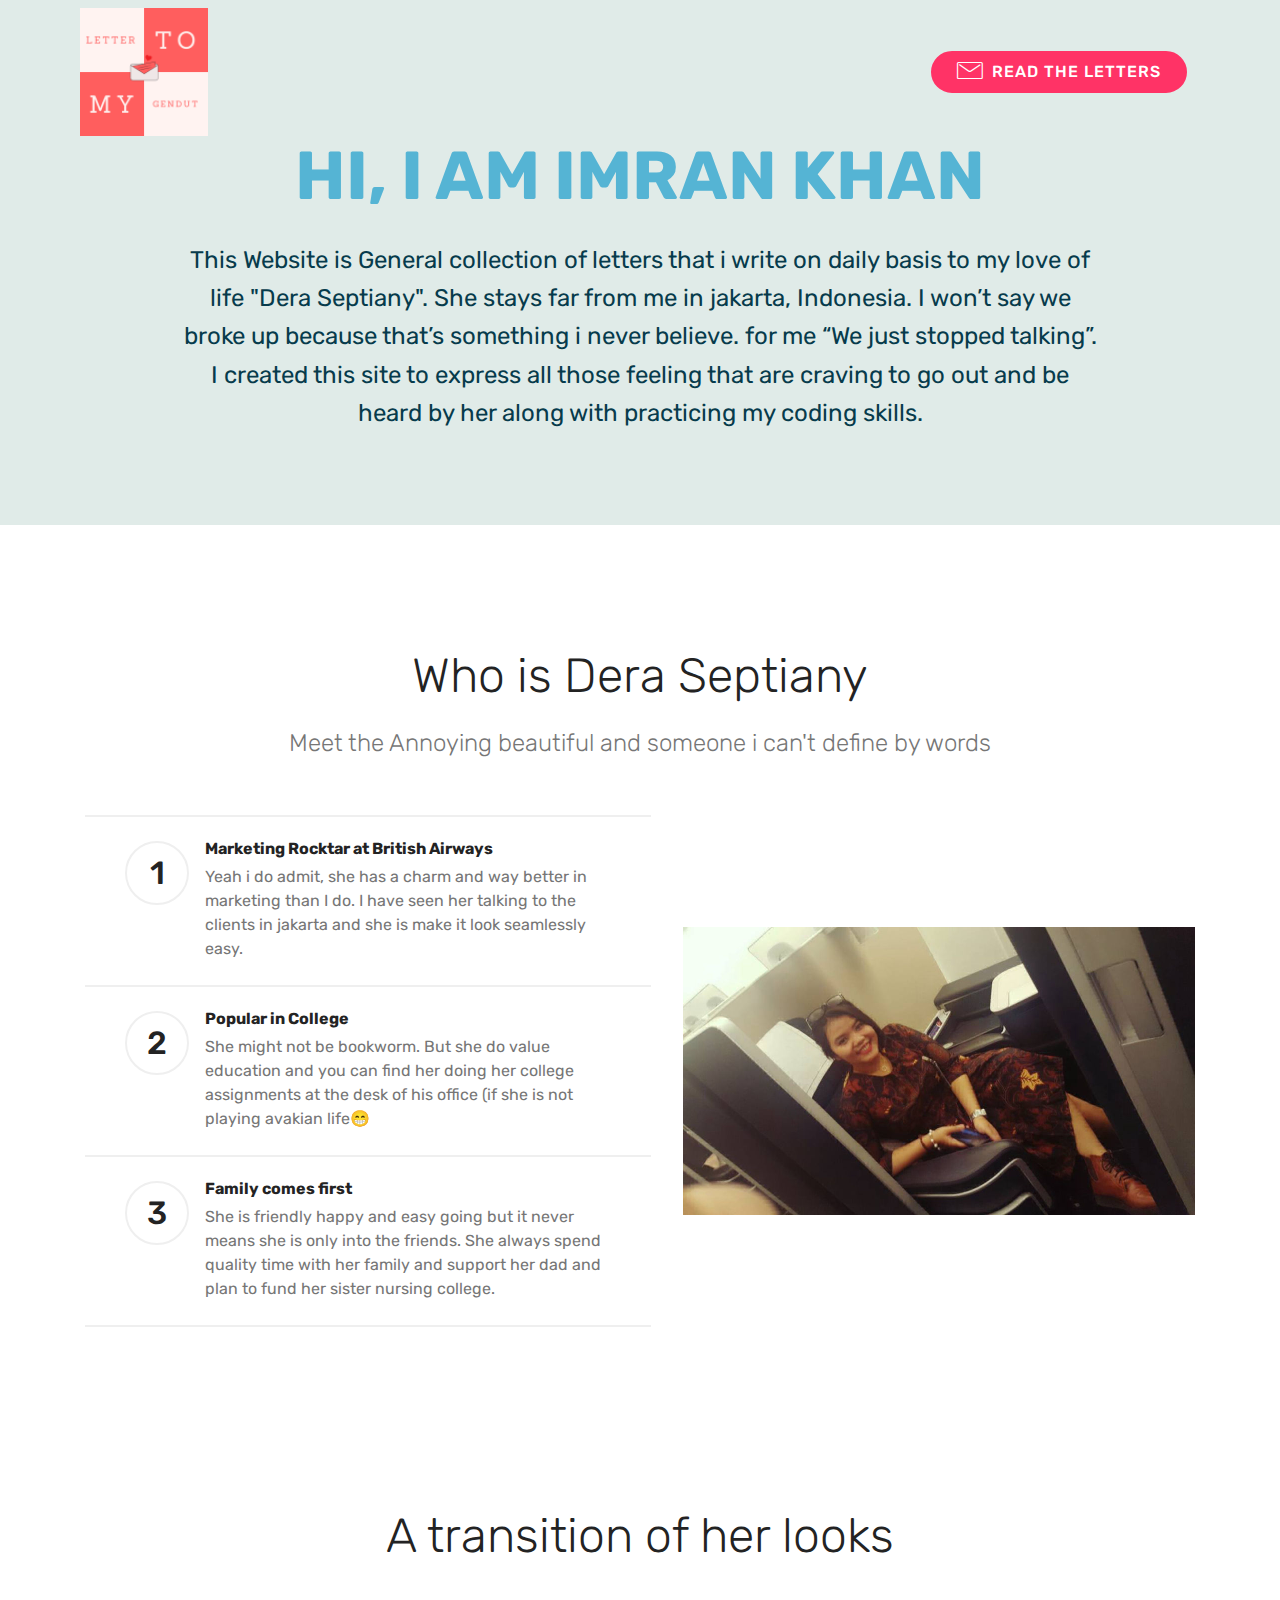
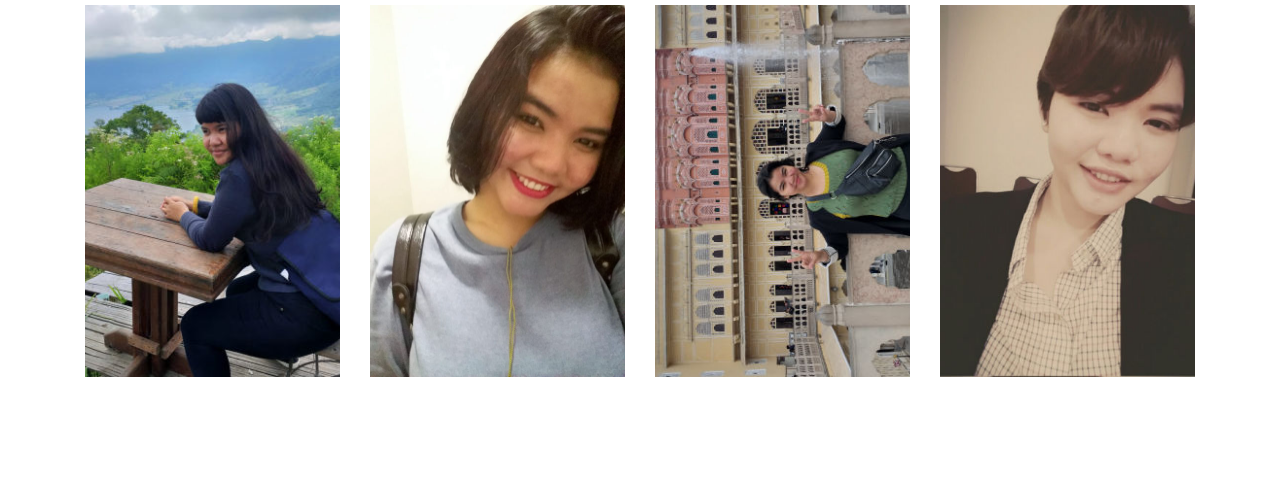
==== commit 6f4985e1: "create github pages" ====
--- a/index.html
+++ b/index.html
@@ -54,7 +54,7 @@
     </nav>
 </section>
 
-<section class="engine"><a href="https://mobirise.info/o">free portfolio site templates</a></section><section class="header1 cid-rPkoZAPn7x" id="header16-5">
+<section class="engine"><a href="https://mobirise.info/j">website templates</a></section><section class="header1 cid-rPkoZAPn7x" id="header16-5">
 
     
 
@@ -76,61 +76,145 @@
 
 </section>
 
-<section class="features13 cid-rPkqTDMmry" id="features13-6">
-
-    
-
-    
+<section class="counters4 counters cid-rPI43Ejtfx" id="counters4-9">
+
+    
+
+    
+
+    <div class="container pt-4 mt-2">
+        <h2 class="mbr-section-title pb-3 align-center mbr-fonts-style display-2">Who is Dera Septiany</h2>
+        <h3 class="mbr-section-subtitle pb-5 align-center mbr-fonts-style display-5">
+            Meet the Annoying beautiful and someone i can't define by words</h3>
+        <div class="media-container-row">
+            <div class="media-block m-auto" style="width: 49%;">
+                <div class="mbr-figure">
+                    <img src="assets/images/26362741-169445470342741-1850879391291146240-n-1024x576.jpg" alt="" title="">
+                </div>
+            </div>
+            <div class="cards-block">
+                <div class="cards-container">
+                    <div class="card px-3 align-left col-12">
+                        <div class="panel-item p-4 d-flex align-items-start">
+                            <div class="card-img pr-3">
+                                <h3 class="img-text d-flex align-items-center justify-content-center">
+                                    1
+                                </h3>
+                            </div>
+                            <div class="card-text">
+                                <h4 class="mbr-content-title mbr-bold mbr-fonts-style display-7">Marketing Rocktar at British Airways</h4>
+                                <p class="mbr-content-text mbr-fonts-style display-7">
+                                    Yeah i do admit, she has a charm and way better in marketing than I do. I have seen her talking to the clients in jakarta and she is make it look seamlessly easy.</p>
+                            </div>
+                        </div>
+                    </div>
+                    <div class="card px-3 align-left col-12">
+                        <div class="panel-item p-4 d-flex align-items-start">
+                            <div class="card-img pr-3">
+                                <h3 class="img-text d-flex align-items-center justify-content-center">
+                                    2
+                                </h3>
+                            </div>
+                            <div class="card-text">
+                                <h4 class="mbr-content-title mbr-bold mbr-fonts-style display-7">Popular in College</h4>
+                                <p class="mbr-content-text mbr-fonts-style display-7">
+                                    She might not be bookworm. But she do value education and you can find her doing her college assignments at the desk of his office (if she is not playing avakian life😁</p>
+                            </div>
+                        </div>
+                    </div>
+                    <div class="card px-3 align-left col-12">
+                        <div class="panel-item p-4 d-flex align-items-start">
+                            <div class="card-img pr-3">
+                                <h3 class="img-text d-flex align-items-center justify-content-center">
+                                    3
+                                </h3>
+                            </div>
+                            <div class="card-text">
+                                <h4 class="mbr-content-title mbr-bold mbr-fonts-style display-7">Family comes first</h4>
+                                <p class="mbr-content-text mbr-fonts-style display-7">
+                                        She is friendly happy and easy going but it never means she is only into the friends. She always spend quality time with her family and support her dad and plan to fund her sister nursing college.</p>
+                            </div>
+                        </div>
+                    </div>
+                    
+                </div>
+            </div>
+        </div>
+    </div>
+</section>
+
+<section class="mbr-gallery gallery5 cid-rPJ5IJ9dbC" id="gallery5-a">
+
+    
+
+    
+
     <div class="container">
-        <h2 class="mbr-section-title pb-3 mbr-fonts-style align-center display-2">
-            So Who is Dera Septiany?</h2>
-
-        <div class="media-container-row">
-            <div class="card col-12 col-md-6 align-center col-lg-4">
-                <div class="card-wrap">
-                    <div class="card-img">
-                        <img src="assets/images/20190302-153549-700x525.jpg" alt="Mobirise" title="">
-                    </div>
-                    <div class="card-box p-5">
-                        <h4 class="card-title py-2 mbr-fonts-style align-center mbr-white display-5">
-                            Over 400 Amazing Blocks
-                        </h4>
-                        <p class="mbr-text mbr-fonts-style mbr-white display-7">
-                            Mobirise offers several themes that include sliders, galleries, article blocks and many more.
-                        </p>
-                    </div>
-                </div>
-            </div>
-            <div class="card col-12 col-md-6 align-center col-lg-4">
-                <div class="card-wrap">
-                    <div class="card-img">
-                        <img src="assets/images/background2.jpg" alt="Mobirise">
-                    </div>
-                    <div class="card-box p-5">
-                        <h4 class="card-title py-2 mbr-fonts-style align-center mbr-white display-5">
-                            Easy and Simple to Use
-                        </h4>
-                        <p class="mbr-text mbr-fonts-style mbr-white display-7">
-                            Drop the blocks into the page, edit content inline and publish - no technical skills required.
-                        </p>
-                    </div>
-                </div>
-            </div>
-            <div class="card col-12 col-md-6 align-center col-lg-4">
-                <div class="card-wrap">
-                    <div class="card-img">
-                        <img src="assets/images/background4.jpg" alt="Mobirise">
-                    </div>
-                    <div class="card-box p-5">
-                        <h4 class="card-title py-2 mbr-fonts-style align-center mbr-white display-5">
-                            Unlimited Sites
-                        </h4>
-                        <p class="mbr-text mbr-fonts-style mbr-white display-7">
-                            Mobirise gives you the freedom to develop as many websites as you like given the fact that it is a desktop app.
-                        </p>
-                    </div>
-                </div>
-            </div>    
+        <h3 class="mbr-section-title align-center mbr-fonts-style display-2">
+            A transition of her looks</h3>
+        <h4 class="mbr-section-subtitle align-center pb-4 mbr-fonts-style display-5"></h4>
+        <div class="row mbr-gallery" data-toggle="modal" data-target="#rPJ7MnB3jI">
+            <div class="col-sm-6 col-md-4 col-lg-3 item gallery-image">
+                <div class="item-wrapper">
+                    <img class="w-100" src="assets/images/img-20180829-wa0043-510x383.jpg" alt="" data-slide-to="0" title="" data-target="#rPJ7MnBtQ5">
+                </div>
+            </div>
+            <div class="col-sm-6 col-md-4 col-lg-3 item gallery-image">
+                <div class="item-wrapper">
+                    <img class="w-100" src="assets/images/img-20180526-wa0080-510x745.jpg" alt="" data-slide-to="1" title="" data-target="#rPJ7MnBtQ5">
+                </div>
+            </div>
+            
+            <div class="col-sm-6 col-md-4 col-lg-3 item gallery-image">
+                <div class="item-wrapper">
+                    <img class="w-100" src="assets/images/20190302-153547-510x383.jpg" alt="" data-slide-to="2" title="" data-target="#rPJ7MnBtQ5">
+                </div>
+            </div><div class="col-sm-6 col-md-4 col-lg-3 item gallery-image">
+                <div class="item-wrapper">
+                    <img class="w-100" src="assets/images/img-20180413-wa0050-510x510.jpg" alt="" data-slide-to="3" title="" data-target="#rPJ7MnBtQ5">
+                </div>
+            </div>
+        </div>
+
+        <div class="modal mbr-slider fade" tabindex="-1" role="dialog" aria-hidden="true" id="rPJ7MnB3jI">
+            <div class="modal-dialog" role="document">
+                <div class="modal-content">
+                    <div class="modal-body">
+                        <div class="carousel slide" data-ride="carousel" id="rPJ7MnBtQ5">
+                            <div class="carousel-inner">
+                                <div class="carousel-item active">
+                                    <img class="d-block w-100" src="assets/images/img-20180829-wa0043-510x383.jpg" alt="">
+                                </div>
+                                <div class="carousel-item">
+                                    <img class="d-block w-100" src="assets/images/img-20180526-wa0080-510x745.jpg" alt="">
+                                </div>
+                                
+                                <div class="carousel-item">
+                                    <img class="d-block w-100" src="assets/images/20190302-153547-510x383.jpg" alt="">
+                                </div><div class="carousel-item">
+                                    <img class="d-block w-100" src="assets/images/img-20180413-wa0050-510x510.jpg" alt="">
+                                </div>
+                            </div>
+                            <ol class="carousel-indicators">
+                                <li data-slide-to="0" class="active" data-target="#rPJ7MnBtQ5"></li>
+                                <li data-slide-to="1" data-target="#rPJ7MnBtQ5"></li>
+                                <li data-slide-to="2" data-target="#rPJ7MnBtQ5"></li>
+                                <li data-slide-to="3" data-target="#rPJ7MnBtQ5"></li>
+                            </ol>
+                            <a role="button" href="" class="close" data-dismiss="modal" aria-label="Close">
+                            </a>
+                            <a class="carousel-control-prev carousel-control" role="button" data-slide="prev" href="#rPJ7MnBtQ5">
+                                <span class="mbri-left mbr-iconfont" aria-hidden="true"></span>
+                                <span class="sr-only">Previous</span>
+                            </a>
+                            <a class="carousel-control-next carousel-control" role="button" data-slide="next" href="#rPJ7MnBtQ5">
+                                <span class="mbri-right mbr-iconfont" aria-hidden="true"></span>
+                                <span class="sr-only">Next</span>
+                            </a>
+                        </div>
+                    </div>
+                </div>
+            </div>
         </div>
     </div>
 </section>
@@ -144,6 +228,7 @@
   <script src="assets/dropdown/js/nav-dropdown.js"></script>
   <script src="assets/dropdown/js/navbar-dropdown.js"></script>
   <script src="assets/touchswipe/jquery.touch-swipe.min.js"></script>
+  <script src="assets/viewportchecker/jquery.viewportchecker.js"></script>
   <script src="assets/theme/js/script.js"></script>
   
   
--- a/assets/mobirise/css/mbr-additional.css
+++ b/assets/mobirise/css/mbr-additional.css
@@ -1124,53 +1124,270 @@
 .cid-rPkoZAPn7x .mbr-section-btn {
   color: #073b4c;
 }
-.cid-rPkqTDMmry {
+.cid-rPI43Ejtfx {
   padding-top: 90px;
   padding-bottom: 90px;
   background-color: #ffffff;
 }
-.cid-rPkqTDMmry p {
+.cid-rPI43Ejtfx .mbr-section-subtitle {
+  color: #767676;
+  font-weight: 300;
+}
+.cid-rPI43Ejtfx .mbr-content-text {
+  color: #767676;
   margin-bottom: 0;
 }
-.cid-rPkqTDMmry .card-box {
-  z-index: 1;
-  position: relative;
-  background-color: rgba(15, 118, 153, 0.6);
+.cid-rPI43Ejtfx .card {
+  word-wrap: break-word;
+  flex-shrink: 0;
+  -webkit-flex-shrink: 0;
+}
+.cid-rPI43Ejtfx .img-text {
+  width: 64px;
+  height: 64px;
+  font-size: 32px;
+  border: 2px solid #efefef;
+  border-radius: 50%;
+}
+@media (max-width: 991px) {
+  .cid-rPI43Ejtfx .img-text {
+    width: 48px;
+    height: 48px;
+    font-size: 24px;
+  }
+}
+@media (min-width: 992px) {
+  .cid-rPI43Ejtfx .cards-block {
+    border-top: 2px solid #efefef;
+  }
+}
+.cid-rPI43Ejtfx .cards-block .card {
+  border-bottom: 2px solid #efefef;
+  border-radius: 0;
+}
+.cid-rPI43Ejtfx .cards-container {
+  display: flex;
+  -webkit-flex-direction: row;
+  flex-direction: row;
+  -webkit-flex-wrap: wrap;
+  flex-wrap: wrap;
+  -webkit-justify-content: center;
+  justify-content: center;
+  word-break: break-word;
+}
+.cid-rPI43Ejtfx .media-block {
+  flex-shrink: 0;
+  -webkit-flex-shrink: 0;
+}
+@media (min-width: 992px) {
+  .cid-rPI43Ejtfx .media-block {
+    padding-left: 2rem;
+  }
+}
+.cid-rPI43Ejtfx .cards-block {
+  flex-basis: 100%;
+  -webkit-flex-basis: 100%;
+}
+@media (max-width: 991px) {
+  .cid-rPI43Ejtfx .media-block {
+    flex-basis: 100%;
+    -webkit-flex-basis: 100%;
+    padding-left: 0;
+    padding-bottom: 2rem;
+  }
+}
+.cid-rPI43Ejtfx .media-container-row {
+  -webkit-flex-direction: row-reverse;
+  flex-direction: row-reverse;
+}
+.cid-rPJ5IJ9dbC {
+  padding-top: 90px;
+  padding-bottom: 90px;
+  background-color: #ffffff;
+}
+.cid-rPJ5IJ9dbC .item {
+  padding-bottom: 2rem;
+}
+.cid-rPJ5IJ9dbC .item-wrapper {
   height: 100%;
+}
+.cid-rPJ5IJ9dbC .item-wrapper img {
+  height: 100%;
+  object-fit: cover;
+}
+.cid-rPJ5IJ9dbC .carousel-control,
+.cid-rPJ5IJ9dbC .close {
+  background: #1b1b1b;
+}
+.cid-rPJ5IJ9dbC .carousel-control-prev {
+  margin-left: 2.5rem;
+}
+.cid-rPJ5IJ9dbC .carousel-control-next {
+  margin-right: 2.5rem;
+}
+.cid-rPJ5IJ9dbC .close {
+  position: fixed;
+  opacity: .5;
+  font-size: 35px;
+  font-weight: 300;
+  width: 70px;
+  height: 70px;
+  border-radius: 50%;
+  color: #fff;
+  top: 2.5rem;
+  right: 2.5rem;
+  line-height: 70px;
+  border: none;
+  text-align: center;
+  text-shadow: none;
+  z-index: 5;
+  -webkit-transition: opacity .3s ease;
+  -moz-transition: opacity .3s ease;
+  -o-transition: opacity .3s ease;
+  transition: opacity .3s ease;
+  font-family: 'MobiriseIcons';
+}
+.cid-rPJ5IJ9dbC .close::before {
+  content: '\e91a';
+}
+.cid-rPJ5IJ9dbC .close:hover {
+  opacity: 1;
+  background: #000;
+  color: #fff;
+}
+.cid-rPJ5IJ9dbC .carousel-control {
+  position: fixed;
+  width: 70px;
+  height: 70px;
+  top: 50%;
+  margin-top: -35px;
+  line-height: 70px;
+  border-radius: 50%;
+  font-size: 35px;
+  border: 0;
+  opacity: .5;
+  text-shadow: none;
+  z-index: 5;
+  color: #fff;
+  -webkit-transition: all 0.2s ease-in-out 0s;
+  -o-transition: all 0.2s ease-in-out 0s;
+  transition: all 0.2s ease-in-out 0s;
+}
+.cid-rPJ5IJ9dbC .carousel-inner > .active {
+  display: block;
+}
+.cid-rPJ5IJ9dbC .carousel-control.left {
+  left: 0;
+  margin-left: 2.5rem;
+}
+.cid-rPJ5IJ9dbC .carousel-control.right {
+  right: 0;
+  margin-right: 2.5rem;
+}
+.cid-rPJ5IJ9dbC .carousel-control .icon-next,
+.cid-rPJ5IJ9dbC .carousel-control .icon-prev {
+  margin-top: -18px;
+  font-size: 40px;
+  line-height: 27px;
+}
+.cid-rPJ5IJ9dbC .carousel-control:hover {
+  background: #1b1b1b;
+  color: #fff;
+  opacity: 1;
+}
+@media (max-width: 768px) {
+  .cid-rPJ5IJ9dbC .carousel-control,
+  .cid-rPJ5IJ9dbC .carousel-indicators,
+  .cid-rPJ5IJ9dbC .modal .close {
+    position: fixed;
+  }
+}
+@media (max-width: 767px) {
+  .cid-rPJ5IJ9dbC .mbr-slider .carousel-control {
+    top: auto;
+    bottom: 20px;
+  }
+  .cid-rPJ5IJ9dbC .mbr-slider > .container .carousel-control {
+    margin-bottom: 0;
+  }
+}
+.cid-rPJ5IJ9dbC .carousel-indicators {
+  bottom: 0;
+  margin-bottom: 3px;
+}
+@media (max-width: 991px) {
+  .cid-rPJ5IJ9dbC .carousel-indicators {
+    margin-bottom: 3.625rem !important;
+    padding-left: 2.5rem;
+    padding-right: 2.5rem;
+  }
+}
+@media (max-width: 767px) {
+  .cid-rPJ5IJ9dbC .carousel-indicators {
+    display: none;
+  }
+}
+.cid-rPJ5IJ9dbC .carousel-indicators .active,
+.cid-rPJ5IJ9dbC .carousel-indicators li {
+  width: 7px;
+  height: 7px;
+  margin: 3px;
+  background: #1b1b1b;
+  opacity: .5;
+  border: 4px solid #1b1b1b;
+}
+.cid-rPJ5IJ9dbC .carousel-indicators .active {
+  background: #fff;
+}
+.cid-rPJ5IJ9dbC .carousel-indicators li {
+  max-width: 15px;
+  max-height: 15px;
+  border-radius: 50%;
+}
+.cid-rPJ5IJ9dbC .modal {
+  padding-left: 0 !important;
+  position: fixed;
+  overflow: hidden;
+  padding-right: 0 !important;
+}
+.cid-rPJ5IJ9dbC .modal-dialog {
+  margin: 0 auto;
+  max-width: 100%;
+  padding-left: 1rem;
+  padding-right: 1rem;
+}
+.cid-rPJ5IJ9dbC .modal-content {
+  border-radius: 0;
+  border: none;
+  background: transparent;
+}
+.cid-rPJ5IJ9dbC .modal-body {
+  padding: 0;
+  display: flex;
+  align-items: center;
+}
+.cid-rPJ5IJ9dbC .modal-body img {
   width: 100%;
-  pointer-events: none;
-}
-.cid-rPkqTDMmry .card-box .card-title {
-  pointer-events: all;
-}
-.cid-rPkqTDMmry .card-box .mbr-text {
-  pointer-events: all;
-}
-.cid-rPkqTDMmry .media-container-row {
-  word-wrap: break-word;
-  word-break: break-word;
-  align-items: stretch;
-  -webkit-align-items: stretch;
-  margin-left: -15px;
-  margin-right: -15px;
-}
-.cid-rPkqTDMmry .card-img {
-  position: absolute;
-  top: 0;
-  left: 0;
-  height: 100%;
+  object-fit: contain;
+  max-height: calc(98.25vh);
+  height: fit-content;
+}
+.cid-rPJ5IJ9dbC .carousel {
   width: 100%;
-  overflow: hidden;
-}
-.cid-rPkqTDMmry .card-img img {
-  z-index: -1;
-  height: 100%;
-  min-width: 100%;
-  width: auto;
-}
-.cid-rPkqTDMmry .card-wrap {
-  position: relative;
-}
-.cid-rPkqTDMmry .card {
-  padding-bottom: 2rem;
-}
+}
+.cid-rPJ5IJ9dbC .modal-backdrop.in {
+  opacity: .8;
+}
+.cid-rPJ5IJ9dbC .modal.fade .modal-dialog {
+  -webkit-transition: margin-top 0.3s ease-out;
+  -moz-transition: margin-top 0.3s ease-out;
+  -o-transition: margin-top 0.3s ease-out;
+  transition: margin-top 0.3s ease-out;
+}
+.cid-rPJ5IJ9dbC .modal.fade .modal-dialog,
+.cid-rPJ5IJ9dbC .modal.in .modal-dialog {
+  -webkit-transform: none;
+  -ms-transform: none;
+  -o-transform: none;
+  transform: none;
+}
--- a/assets/mobirise/css/mbr-additional.css
+++ b/assets/mobirise/css/mbr-additional.css
@@ -1124,53 +1124,270 @@
 .cid-rPkoZAPn7x .mbr-section-btn {
   color: #073b4c;
 }
-.cid-rPkqTDMmry {
+.cid-rPI43Ejtfx {
   padding-top: 90px;
   padding-bottom: 90px;
   background-color: #ffffff;
 }
-.cid-rPkqTDMmry p {
+.cid-rPI43Ejtfx .mbr-section-subtitle {
+  color: #767676;
+  font-weight: 300;
+}
+.cid-rPI43Ejtfx .mbr-content-text {
+  color: #767676;
   margin-bottom: 0;
 }
-.cid-rPkqTDMmry .card-box {
-  z-index: 1;
-  position: relative;
-  background-color: rgba(15, 118, 153, 0.6);
+.cid-rPI43Ejtfx .card {
+  word-wrap: break-word;
+  flex-shrink: 0;
+  -webkit-flex-shrink: 0;
+}
+.cid-rPI43Ejtfx .img-text {
+  width: 64px;
+  height: 64px;
+  font-size: 32px;
+  border: 2px solid #efefef;
+  border-radius: 50%;
+}
+@media (max-width: 991px) {
+  .cid-rPI43Ejtfx .img-text {
+    width: 48px;
+    height: 48px;
+    font-size: 24px;
+  }
+}
+@media (min-width: 992px) {
+  .cid-rPI43Ejtfx .cards-block {
+    border-top: 2px solid #efefef;
+  }
+}
+.cid-rPI43Ejtfx .cards-block .card {
+  border-bottom: 2px solid #efefef;
+  border-radius: 0;
+}
+.cid-rPI43Ejtfx .cards-container {
+  display: flex;
+  -webkit-flex-direction: row;
+  flex-direction: row;
+  -webkit-flex-wrap: wrap;
+  flex-wrap: wrap;
+  -webkit-justify-content: center;
+  justify-content: center;
+  word-break: break-word;
+}
+.cid-rPI43Ejtfx .media-block {
+  flex-shrink: 0;
+  -webkit-flex-shrink: 0;
+}
+@media (min-width: 992px) {
+  .cid-rPI43Ejtfx .media-block {
+    padding-left: 2rem;
+  }
+}
+.cid-rPI43Ejtfx .cards-block {
+  flex-basis: 100%;
+  -webkit-flex-basis: 100%;
+}
+@media (max-width: 991px) {
+  .cid-rPI43Ejtfx .media-block {
+    flex-basis: 100%;
+    -webkit-flex-basis: 100%;
+    padding-left: 0;
+    padding-bottom: 2rem;
+  }
+}
+.cid-rPI43Ejtfx .media-container-row {
+  -webkit-flex-direction: row-reverse;
+  flex-direction: row-reverse;
+}
+.cid-rPJ5IJ9dbC {
+  padding-top: 90px;
+  padding-bottom: 90px;
+  background-color: #ffffff;
+}
+.cid-rPJ5IJ9dbC .item {
+  padding-bottom: 2rem;
+}
+.cid-rPJ5IJ9dbC .item-wrapper {
   height: 100%;
+}
+.cid-rPJ5IJ9dbC .item-wrapper img {
+  height: 100%;
+  object-fit: cover;
+}
+.cid-rPJ5IJ9dbC .carousel-control,
+.cid-rPJ5IJ9dbC .close {
+  background: #1b1b1b;
+}
+.cid-rPJ5IJ9dbC .carousel-control-prev {
+  margin-left: 2.5rem;
+}
+.cid-rPJ5IJ9dbC .carousel-control-next {
+  margin-right: 2.5rem;
+}
+.cid-rPJ5IJ9dbC .close {
+  position: fixed;
+  opacity: .5;
+  font-size: 35px;
+  font-weight: 300;
+  width: 70px;
+  height: 70px;
+  border-radius: 50%;
+  color: #fff;
+  top: 2.5rem;
+  right: 2.5rem;
+  line-height: 70px;
+  border: none;
+  text-align: center;
+  text-shadow: none;
+  z-index: 5;
+  -webkit-transition: opacity .3s ease;
+  -moz-transition: opacity .3s ease;
+  -o-transition: opacity .3s ease;
+  transition: opacity .3s ease;
+  font-family: 'MobiriseIcons';
+}
+.cid-rPJ5IJ9dbC .close::before {
+  content: '\e91a';
+}
+.cid-rPJ5IJ9dbC .close:hover {
+  opacity: 1;
+  background: #000;
+  color: #fff;
+}
+.cid-rPJ5IJ9dbC .carousel-control {
+  position: fixed;
+  width: 70px;
+  height: 70px;
+  top: 50%;
+  margin-top: -35px;
+  line-height: 70px;
+  border-radius: 50%;
+  font-size: 35px;
+  border: 0;
+  opacity: .5;
+  text-shadow: none;
+  z-index: 5;
+  color: #fff;
+  -webkit-transition: all 0.2s ease-in-out 0s;
+  -o-transition: all 0.2s ease-in-out 0s;
+  transition: all 0.2s ease-in-out 0s;
+}
+.cid-rPJ5IJ9dbC .carousel-inner > .active {
+  display: block;
+}
+.cid-rPJ5IJ9dbC .carousel-control.left {
+  left: 0;
+  margin-left: 2.5rem;
+}
+.cid-rPJ5IJ9dbC .carousel-control.right {
+  right: 0;
+  margin-right: 2.5rem;
+}
+.cid-rPJ5IJ9dbC .carousel-control .icon-next,
+.cid-rPJ5IJ9dbC .carousel-control .icon-prev {
+  margin-top: -18px;
+  font-size: 40px;
+  line-height: 27px;
+}
+.cid-rPJ5IJ9dbC .carousel-control:hover {
+  background: #1b1b1b;
+  color: #fff;
+  opacity: 1;
+}
+@media (max-width: 768px) {
+  .cid-rPJ5IJ9dbC .carousel-control,
+  .cid-rPJ5IJ9dbC .carousel-indicators,
+  .cid-rPJ5IJ9dbC .modal .close {
+    position: fixed;
+  }
+}
+@media (max-width: 767px) {
+  .cid-rPJ5IJ9dbC .mbr-slider .carousel-control {
+    top: auto;
+    bottom: 20px;
+  }
+  .cid-rPJ5IJ9dbC .mbr-slider > .container .carousel-control {
+    margin-bottom: 0;
+  }
+}
+.cid-rPJ5IJ9dbC .carousel-indicators {
+  bottom: 0;
+  margin-bottom: 3px;
+}
+@media (max-width: 991px) {
+  .cid-rPJ5IJ9dbC .carousel-indicators {
+    margin-bottom: 3.625rem !important;
+    padding-left: 2.5rem;
+    padding-right: 2.5rem;
+  }
+}
+@media (max-width: 767px) {
+  .cid-rPJ5IJ9dbC .carousel-indicators {
+    display: none;
+  }
+}
+.cid-rPJ5IJ9dbC .carousel-indicators .active,
+.cid-rPJ5IJ9dbC .carousel-indicators li {
+  width: 7px;
+  height: 7px;
+  margin: 3px;
+  background: #1b1b1b;
+  opacity: .5;
+  border: 4px solid #1b1b1b;
+}
+.cid-rPJ5IJ9dbC .carousel-indicators .active {
+  background: #fff;
+}
+.cid-rPJ5IJ9dbC .carousel-indicators li {
+  max-width: 15px;
+  max-height: 15px;
+  border-radius: 50%;
+}
+.cid-rPJ5IJ9dbC .modal {
+  padding-left: 0 !important;
+  position: fixed;
+  overflow: hidden;
+  padding-right: 0 !important;
+}
+.cid-rPJ5IJ9dbC .modal-dialog {
+  margin: 0 auto;
+  max-width: 100%;
+  padding-left: 1rem;
+  padding-right: 1rem;
+}
+.cid-rPJ5IJ9dbC .modal-content {
+  border-radius: 0;
+  border: none;
+  background: transparent;
+}
+.cid-rPJ5IJ9dbC .modal-body {
+  padding: 0;
+  display: flex;
+  align-items: center;
+}
+.cid-rPJ5IJ9dbC .modal-body img {
   width: 100%;
-  pointer-events: none;
-}
-.cid-rPkqTDMmry .card-box .card-title {
-  pointer-events: all;
-}
-.cid-rPkqTDMmry .card-box .mbr-text {
-  pointer-events: all;
-}
-.cid-rPkqTDMmry .media-container-row {
-  word-wrap: break-word;
-  word-break: break-word;
-  align-items: stretch;
-  -webkit-align-items: stretch;
-  margin-left: -15px;
-  margin-right: -15px;
-}
-.cid-rPkqTDMmry .card-img {
-  position: absolute;
-  top: 0;
-  left: 0;
-  height: 100%;
+  object-fit: contain;
+  max-height: calc(98.25vh);
+  height: fit-content;
+}
+.cid-rPJ5IJ9dbC .carousel {
   width: 100%;
-  overflow: hidden;
-}
-.cid-rPkqTDMmry .card-img img {
-  z-index: -1;
-  height: 100%;
-  min-width: 100%;
-  width: auto;
-}
-.cid-rPkqTDMmry .card-wrap {
-  position: relative;
-}
-.cid-rPkqTDMmry .card {
-  padding-bottom: 2rem;
-}
+}
+.cid-rPJ5IJ9dbC .modal-backdrop.in {
+  opacity: .8;
+}
+.cid-rPJ5IJ9dbC .modal.fade .modal-dialog {
+  -webkit-transition: margin-top 0.3s ease-out;
+  -moz-transition: margin-top 0.3s ease-out;
+  -o-transition: margin-top 0.3s ease-out;
+  transition: margin-top 0.3s ease-out;
+}
+.cid-rPJ5IJ9dbC .modal.fade .modal-dialog,
+.cid-rPJ5IJ9dbC .modal.in .modal-dialog {
+  -webkit-transform: none;
+  -ms-transform: none;
+  -o-transform: none;
+  transform: none;
+}
